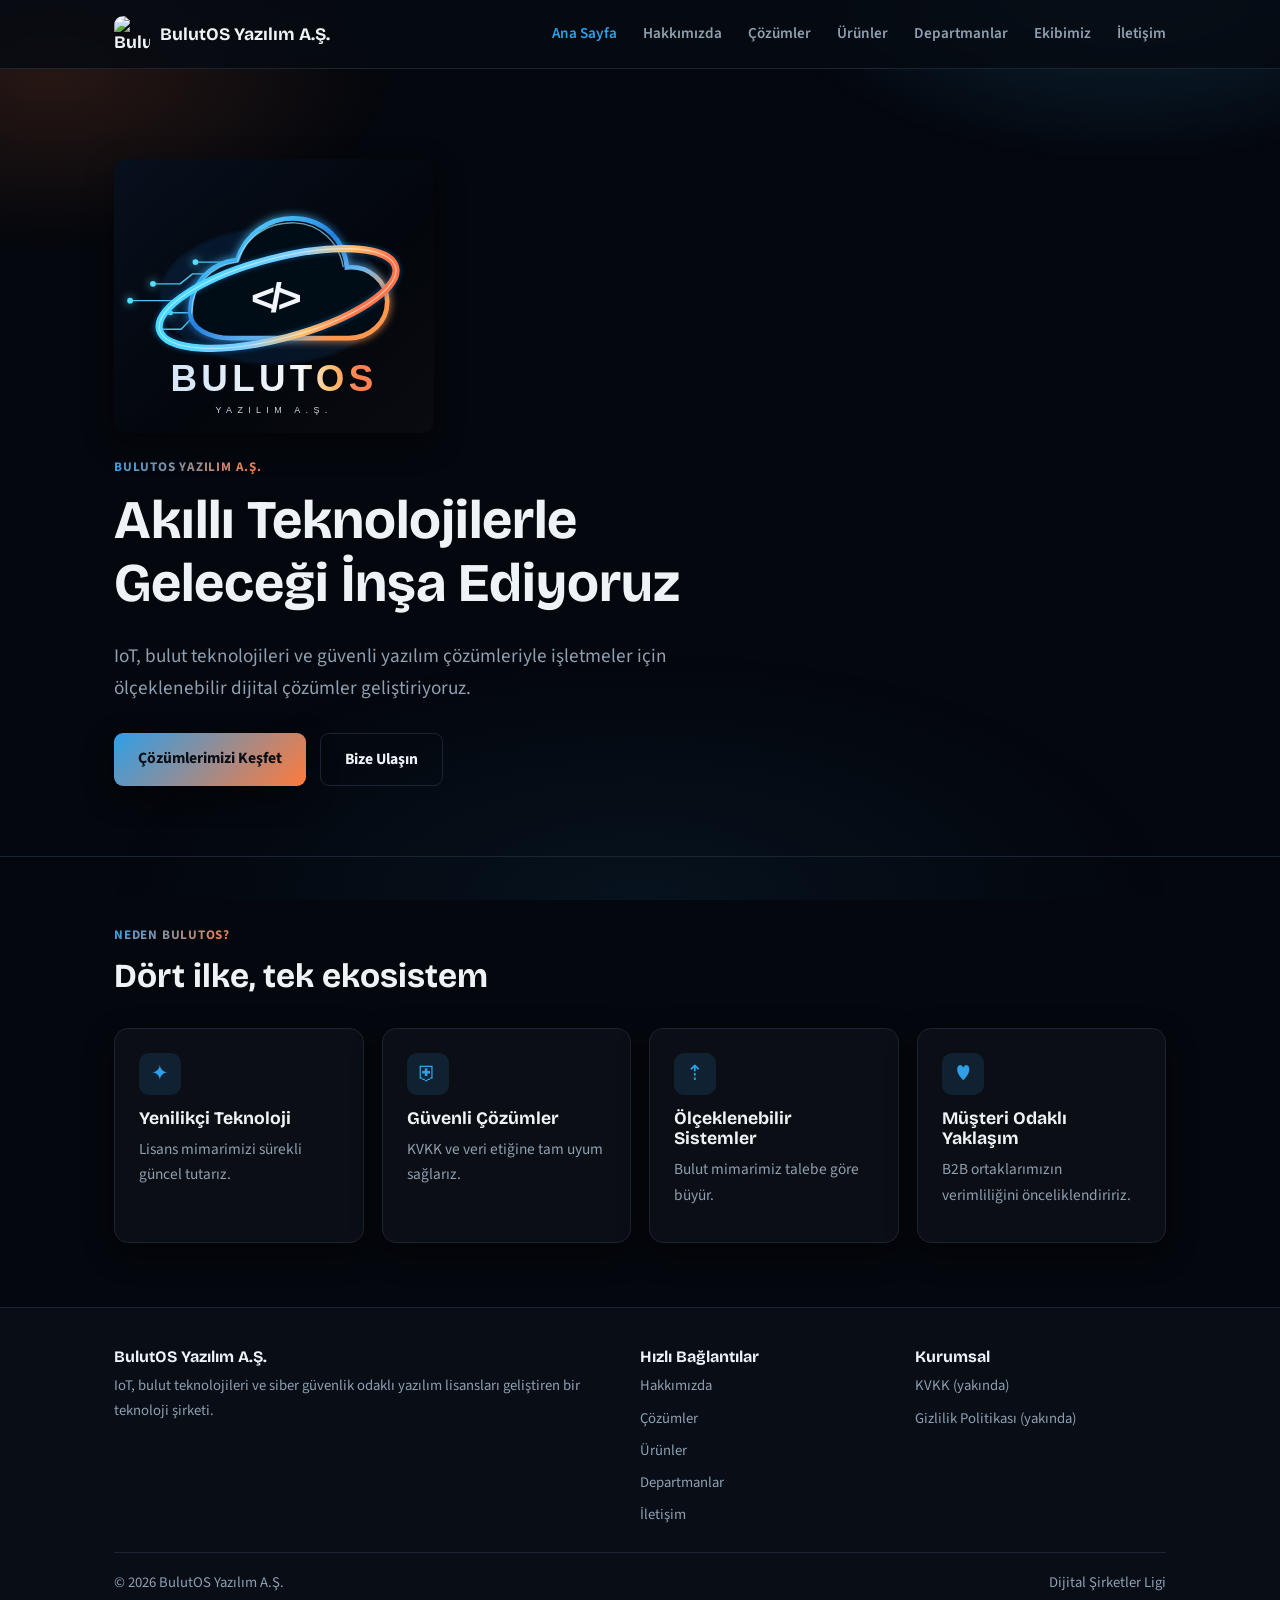
==== index.html @ 08f8e00c "Coklu sayfa dosyalari eklendi" ====
<!DOCTYPE html>
<html lang="tr">
<head>
<meta charset="UTF-8">
<meta name="viewport" content="width=device-width, initial-scale=1">
<title>BulutOS Yazılım A.Ş. — Ana Sayfa</title>
<meta name="description" content="BulutOS Yazılım A.Ş. — IoT, bulut teknolojileri ve siber güvenlik odaklı yazılım çözümleri.">
<link rel="icon" href="logo.png">
<link rel="preconnect" href="https://fonts.googleapis.com">
<link rel="preconnect" href="https://fonts.gstatic.com" crossorigin>
<link href="https://fonts.googleapis.com/css2?family=Bricolage+Grotesque:wght@600;700&family=Source+Sans+3:wght@400;600&display=swap" rel="stylesheet">
<link rel="stylesheet" href="style.css">
</head>
<body>
<header>
  <div class="wrap">
    <a class="logo" href="index.html"><img src="logo.png" alt="BulutOS logosu">BulutOS Yazılım A.Ş.</a>
    <nav class="main" id="mainNav" aria-label="Ana menü">
      <a href="index.html" class="active">Ana Sayfa</a>
      <a href="hakkimizda.html">Hakkımızda</a>
      <a href="cozumler.html">Çözümler</a>
      <a href="urunler.html">Ürünler</a>
      <a href="departmanlar.html">Departmanlar</a>
      <a href="ekip.html">Ekibimiz</a>
      <a href="iletisim.html">İletişim</a>
    </nav>
    <button class="burger" id="burgerBtn" aria-label="Menüyü aç" aria-expanded="false" aria-controls="mainNav">
      <span></span><span></span><span></span>
    </button>
  </div>
</header>

<main>
  <section class="hero">
    <div class="wrap">
      <img class="hero-logo" src="brand-logo.svg" alt="BulutOS Yazılım A.Ş. logosu">
      <p class="eyebrow">BulutOS Yazılım A.Ş.</p>
      <h1>Akıllı Teknolojilerle Geleceği İnşa Ediyoruz</h1>
      <p class="lead">IoT, bulut teknolojileri ve güvenli yazılım çözümleriyle işletmeler için ölçeklenebilir dijital çözümler geliştiriyoruz.</p>
      <div class="btn-row">
        <a class="btn btn-primary" href="cozumler.html">Çözümlerimizi Keşfet</a>
        <a class="btn btn-ghost" href="iletisim.html">Bize Ulaşın</a>
      </div>
    </div>
  </section>

  <section class="why">
    <div class="wrap">
      <p class="eyebrow">Neden BulutOS?</p>
      <h2>Dört ilke, tek ekosistem</h2>
      <div class="grid grid-4">
        <div class="card">
          <div class="icon">✦</div>
          <h3>Yenilikçi Teknoloji</h3>
          <p>Lisans mimarimizi sürekli güncel tutarız.</p>
        </div>
        <div class="card">
          <div class="icon">⛨</div>
          <h3>Güvenli Çözümler</h3>
          <p>KVKK ve veri etiğine tam uyum sağlarız.</p>
        </div>
        <div class="card">
          <div class="icon">⇡</div>
          <h3>Ölçeklenebilir Sistemler</h3>
          <p>Bulut mimarimiz talebe göre büyür.</p>
        </div>
        <div class="card">
          <div class="icon">♥</div>
          <h3>Müşteri Odaklı Yaklaşım</h3>
          <p>B2B ortaklarımızın verimliliğini önceliklendiririz.</p>
        </div>
      </div>
    </div>
  </section>
</main>

<footer>
  <div class="wrap">
    <div class="foot-grid">
      <div>
        <h3>BulutOS Yazılım A.Ş.</h3>
        <p>IoT, bulut teknolojileri ve siber güvenlik odaklı yazılım lisansları geliştiren bir teknoloji şirketi.</p>
      </div>
      <div>
        <h3>Hızlı Bağlantılar</h3>
        <ul>
          <li><a href="hakkimizda.html">Hakkımızda</a></li>
          <li><a href="cozumler.html">Çözümler</a></li>
          <li><a href="urunler.html">Ürünler</a></li>
          <li><a href="departmanlar.html">Departmanlar</a></li>
          <li><a href="iletisim.html">İletişim</a></li>
        </ul>
      </div>
      <div>
        <h3>Kurumsal</h3>
        <ul>
          <li>KVKK (yakında)</li>
          <li>Gizlilik Politikası (yakında)</li>
        </ul>
      </div>
    </div>
    <div class="foot-bottom">
      <span>© 2026 BulutOS Yazılım A.Ş.</span>
      <span>Dijital Şirketler Ligi</span>
    </div>
  </div>
</footer>
<script src="script.js"></script>
</body>
</html>
---- style.css ----
:root{
  --bg:#04070d; --bg-soft:#080d16; --card:#0c121c; --line:#1b2432;
  --ink:#eef3f8; --muted:#8fa0b2;
  --blue:#2f9fe8; --orange:#ff7a3c;
  --grad:linear-gradient(135deg,var(--blue),var(--orange));
  --head:"Bricolage Grotesque","Trebuchet MS",sans-serif;
  --body:"Source Sans 3","Segoe UI",Arial,sans-serif;
  --shadow:0 10px 30px rgba(0,0,0,.45);
}

*{box-sizing:border-box}

html{scroll-behavior:smooth}

body{
  margin:0;
  background:var(--bg);
  color:var(--ink);
  font:1.05rem/1.65 var(--body)
}

a{color:var(--blue)}

:focus-visible{
  outline:3px solid var(--orange);
  outline-offset:2px
}

.wrap{
  max-width:1100px;
  margin:0 auto;
  padding:0 24px
}

img,svg{
  max-width:100%;
}

/* background glow */
body::before{
  content:"";
  position:fixed;
  inset:0;
  z-index:-1;
  background:
    radial-gradient(42% 32% at 88% -4%, rgba(47,159,232,.22), transparent 70%),
    radial-gradient(38% 28% at 4% 8%, rgba(255,122,60,.14), transparent 70%),
    radial-gradient(60% 40% at 50% 100%, rgba(47,159,232,.08), transparent 70%);
}

/* header */
header{
  position:sticky;
  top:0;
  background:rgba(7,11,18,.85);
  backdrop-filter:blur(8px);
  border-bottom:1px solid var(--line);
  z-index:20
}

header .wrap{
  display:flex;
  align-items:center;
  justify-content:space-between;
  min-height:68px
}

/* LOGO - ORAN KORUNUYOR */
.logo{
  display:flex;
  align-items:center;
  gap:10px;
  text-decoration:none;
  color:var(--ink);
  font:700 1.1rem var(--head)
}

.logo img{
  width:36px;
  height:auto;
  max-height:36px;
  object-fit:contain;
  border-radius:9px;
  display:block;
  flex-shrink:0;
}

nav.main{
  display:flex;
  gap:26px
}

nav.main a{
  text-decoration:none;
  color:var(--muted);
  font-weight:600;
  font-size:.95rem;
  transition:color .15s
}

nav.main a:hover,
nav.main a.active{
  color:var(--blue)
}

/* hamburger */
.burger{
  display:none;
  background:none;
  border:1px solid var(--line);
  border-radius:8px;
  width:42px;
  height:42px;
  cursor:pointer;
  flex-direction:column;
  align-items:center;
  justify-content:center;
  gap:4px
}

.burger span{
  display:block;
  width:20px;
  height:2px;
  background:var(--ink)
}

/* mobil menü */
@media(max-width:860px){

  nav.main{
    position:absolute;
    top:68px;
    left:0;
    right:0;
    background:var(--bg-soft);
    border-bottom:1px solid var(--line);
    flex-direction:column;
    padding:10px 24px 18px;
    gap:14px;

    display:none;

    box-shadow:var(--shadow);
  }

  nav.main.is-open{
    display:flex;
  }

  .burger{
    display:flex;
  }
}

/* type & layout */
h1,h2,h3{
  font-family:var(--head);
  line-height:1.15;
  margin:0 0 .5em
}

h1{
  font-size:clamp(2.1rem,5vw,3.4rem);
  max-width:19ch
}

h2{
  font-size:clamp(1.5rem,3vw,2.1rem)
}

h3{
  font-size:1.1rem
}

p{
  margin:0 0 1em;
  max-width:68ch
}

section{
  padding:64px 0;
  border-top:1px solid var(--line)
}

.page-hero{
  border-top:0;
  padding:58px 0 20px
}

.eyebrow{
  display:inline-block;
  background:var(--grad);
  -webkit-background-clip:text;
  background-clip:text;
  color:transparent;
  font-weight:700;
  font-size:.82rem;
  letter-spacing:.06em;
  text-transform:uppercase;
  margin-bottom:10px
}

.section-intro{
  max-width:62ch;
  color:var(--muted)
}

/* hero */
.hero{
  border-top:0;
  padding:90px 0 70px;
  text-align:left
}

/* BÜYÜK LOGO - ORAN KORUNUYOR */
.hero-logo{
  width:320px;
  height:auto;
  max-height:none;
  object-fit:contain;
  border-radius:12px;
  box-shadow:var(--shadow);
  margin-bottom:20px;
  display:block;
}

.hero .lead{
  font-size:1.2rem;
  color:var(--muted);
  max-width:60ch
}

.btn-row{
  display:flex;
  gap:14px;
  flex-wrap:wrap;
  margin-top:28px
}

.btn{
  display:inline-block;
  padding:13px 24px;
  border-radius:9px;
  font-weight:700;
  text-decoration:none;
  font-size:.98rem;
  transition:transform .15s,box-shadow .15s;
  border:0;
  cursor:pointer
}

.btn-primary{
  background:var(--grad);
  color:#0a0e15;
  box-shadow:var(--shadow)
}

.btn-primary:hover{
  transform:translateY(-1px);
  filter:brightness(1.08)
}

.btn-ghost{
  background:transparent;
  color:var(--ink);
  border:1px solid var(--line)
}

.btn-ghost:hover{
  border-color:var(--blue);
  color:var(--blue)
}

/* cards grid */
.grid{
  display:grid;
  gap:18px;
  margin-top:32px;
  align-items:stretch
}

.grid-2{
  grid-template-columns:repeat(2,1fr)
}

.grid-3{
  grid-template-columns:repeat(3,1fr)
}

.grid-4{
  grid-template-columns:repeat(4,1fr)
}

.card{
  background:var(--card);
  border:1px solid var(--line);
  border-radius:14px;
  padding:24px;
  box-shadow:var(--shadow);
  transition:transform .15s,border-color .15s;
  display:flex;
  flex-direction:column;
  height:100%
}

.card:hover{
  transform:translateY(-3px);
  border-color:var(--blue)
}

.icon{
  width:42px;
  height:42px;
  border-radius:10px;
  background:rgba(47,159,232,.14);
  color:var(--blue);
  display:flex;
  align-items:center;
  justify-content:center;
  font-size:1.3rem;
  margin-bottom:14px;
  flex:none
}

.card h3{
  margin-bottom:8px
}

.card p{
  font-size:.96rem;
  color:var(--muted);
  margin-bottom:10px;
  flex:1
}

.card .more,
.card .tag{
  margin-top:auto
}

.card .more{
  font-size:.9rem;
  font-weight:700;
  text-decoration:none;
  align-self:flex-start
}

.tag{
  display:inline-block;
  background:rgba(47,159,232,.14);
  color:var(--blue);
  font-weight:700;
  font-size:.78rem;
  letter-spacing:.03em;
  text-transform:uppercase;
  padding:4px 10px;
  border-radius:999px;
  margin-bottom:12px;
  align-self:flex-start
}

/* values */
.values{
  display:grid;
  grid-template-columns:repeat(4,1fr);
  gap:16px;
  margin-top:32px
}

.values div{
  border-left:3px solid var(--blue);
  padding-left:14px
}

.values h3{
  font-size:1rem;
  margin-bottom:4px
}

.values p{
  font-size:.93rem;
  color:var(--muted);
  margin:0
}

/* departments */
.count{
  align-self:flex-start;
  flex:none;
  background:rgba(255,122,60,.14);
  color:var(--orange);
  font-weight:700;
  font-size:.82rem;
  padding:5px 10px;
  border-radius:999px;
  white-space:nowrap;
  margin-top:auto
}

/* team */
.team-card{
  text-align:left
}

.avatar{
  width:52px;
  height:52px;
  border-radius:50%;
  background:var(--grad);
  color:#04070d;
  font-weight:700;
  font-size:1.1rem;
  display:flex;
  align-items:center;
  justify-content:center;
  margin-bottom:14px;
  flex:none
}

.team-card .roles{
  list-style:none;
  padding:0;
  margin:0;
  display:grid;
  gap:6px;
  font-size:.92rem;
  color:var(--muted)
}

.team-card .roles li::before{
  content:"— ";
  color:var(--blue)
}

.team-placeholder{
  background:var(--card);
  border:1px dashed var(--line);
  border-radius:14px;
  padding:34px;
  text-align:center;
  color:var(--muted);
  margin-top:28px
}

/* why us */
.why .grid-4 .card{
  background:rgba(255,255,255,.03)
}

/* contact */
.contact-wrap{
  display:grid;
  grid-template-columns:1fr 1.3fr;
  gap:36px;
  margin-top:28px
}

.contact-info strong{
  display:block;
  font-size:.82rem;
  text-transform:uppercase;
  letter-spacing:.04em;
  color:var(--muted);
  margin-bottom:2px
}

form.contact{
  background:var(--card);
  border:1px solid var(--line);
  border-radius:14px;
  padding:26px;
  box-shadow:var(--shadow)
}

form.contact label{
  display:block;
  font-weight:600;
  font-size:.9rem;
  margin:14px 0 6px
}

form.contact label:first-child{
  margin-top:0
}

form.contact input,
form.contact textarea{
  width:100%;
  padding:11px 12px;
  border:1px solid var(--line);
  border-radius:8px;
  font:inherit;
  background:var(--bg-soft);
  color:var(--ink)
}

form.contact textarea{
  min-height:110px;
  resize:vertical
}

form.contact .btn{
  margin-top:18px
}

.form-note{
  font-size:.82rem;
  color:var(--muted);
  margin-top:10px
}

/* footer */
footer{
  border-top:1px solid var(--line);
  padding:40px 0 26px;
  color:var(--muted);
  font-size:.92rem;
  background:var(--bg-soft)
}

.foot-grid{
  display:grid;
  grid-template-columns:2fr 1fr 1fr;
  gap:24px;
  margin-bottom:24px
}

.foot-grid h3{
  font-size:1rem;
  color:var(--ink)
}

.foot-grid ul{
  list-style:none;
  padding:0;
  margin:0;
  display:grid;
  gap:8px
}

.foot-grid a{
  color:var(--muted);
  text-decoration:none;
  font-size:.92rem
}

.foot-grid a:hover{
  color:var(--blue)
}

.foot-bottom{
  border-top:1px solid var(--line);
  padding-top:18px;
  display:flex;
  justify-content:space-between;
  flex-wrap:wrap;
  gap:10px
}

@media(max-width:900px){

  .grid-3,
  .grid-4{
    grid-template-columns:repeat(2,1fr)
  }

  .values{
    grid-template-columns:repeat(2,1fr)
  }

  .contact-wrap{
    grid-template-columns:1fr
  }

  .foot-grid{
    grid-template-columns:1fr 1fr
  }
}

@media(max-width:640px){

  .grid-2{
    grid-template-columns:1fr
  }
}

@media(max-width:560px){

  .grid-3,
  .grid-4,
  .values{
    grid-template-columns:1fr
  }

  .foot-grid{
    grid-template-columns:1fr
  }
}

@media(prefers-reduced-motion:reduce){

  html{
    scroll-behavior:auto
  }

  .card{
    transition:none
  }
}git status
git add style.css
git commit -m "Mobil hamburger menü düzeltildi"
git push
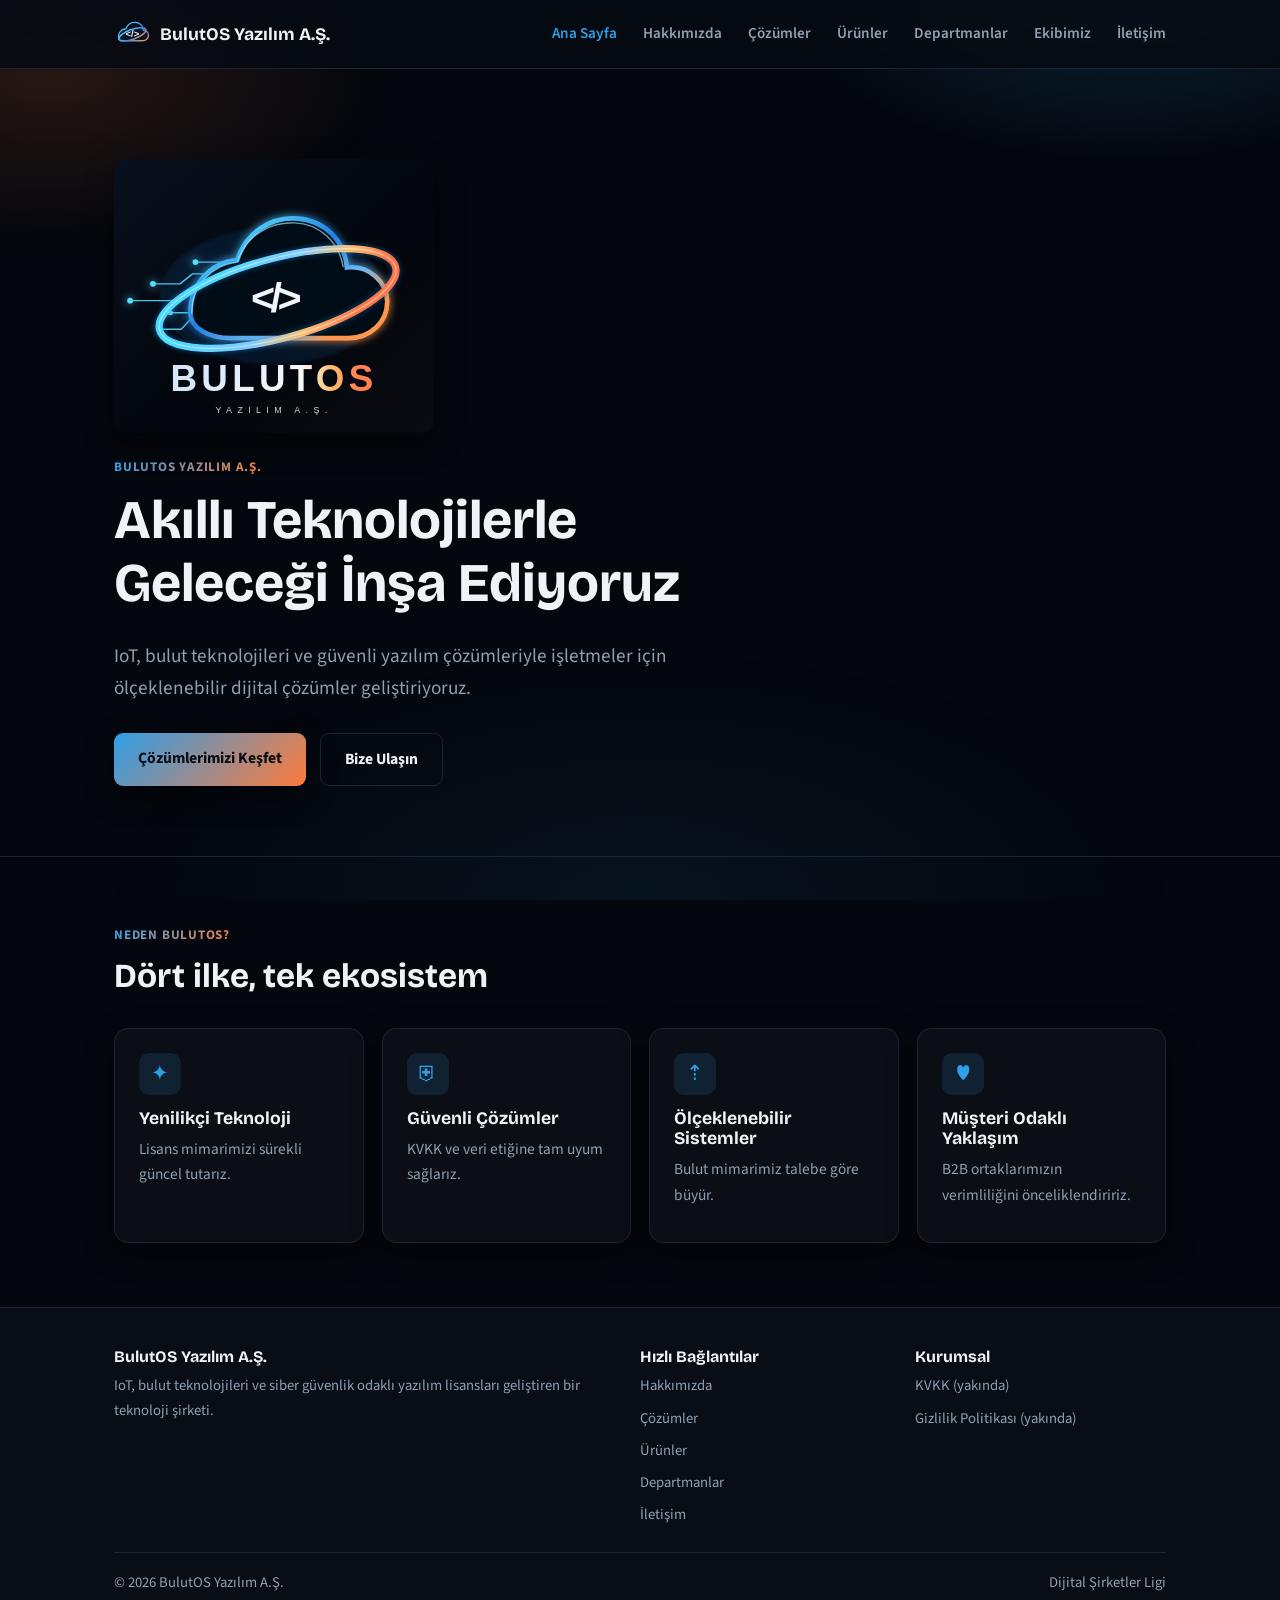
==== commit cf3bea15: "Logo görsellerini güncelle" ====
--- a/index.html
+++ b/index.html
@@ -5,7 +5,7 @@
 <meta name="viewport" content="width=device-width, initial-scale=1">
 <title>BulutOS Yazılım A.Ş. — Ana Sayfa</title>
 <meta name="description" content="BulutOS Yazılım A.Ş. — IoT, bulut teknolojileri ve siber güvenlik odaklı yazılım çözümleri.">
-<link rel="icon" href="logo.png">
+<link rel="icon" href="brand-mark.svg" type="image/svg+xml">
 <link rel="preconnect" href="https://fonts.googleapis.com">
 <link rel="preconnect" href="https://fonts.gstatic.com" crossorigin>
 <link href="https://fonts.googleapis.com/css2?family=Bricolage+Grotesque:wght@600;700&family=Source+Sans+3:wght@400;600&display=swap" rel="stylesheet">
@@ -14,7 +14,7 @@
 <body>
 <header>
   <div class="wrap">
-    <a class="logo" href="index.html"><img src="logo.png" alt="BulutOS logosu">BulutOS Yazılım A.Ş.</a>
+    <a class="logo" href="index.html"><img src="brand-mark.svg" alt="BulutOS logosu">BulutOS Yazılım A.Ş.</a>
     <nav class="main" id="mainNav" aria-label="Ana menü">
       <a href="index.html" class="active">Ana Sayfa</a>
       <a href="hakkimizda.html">Hakkımızda</a>
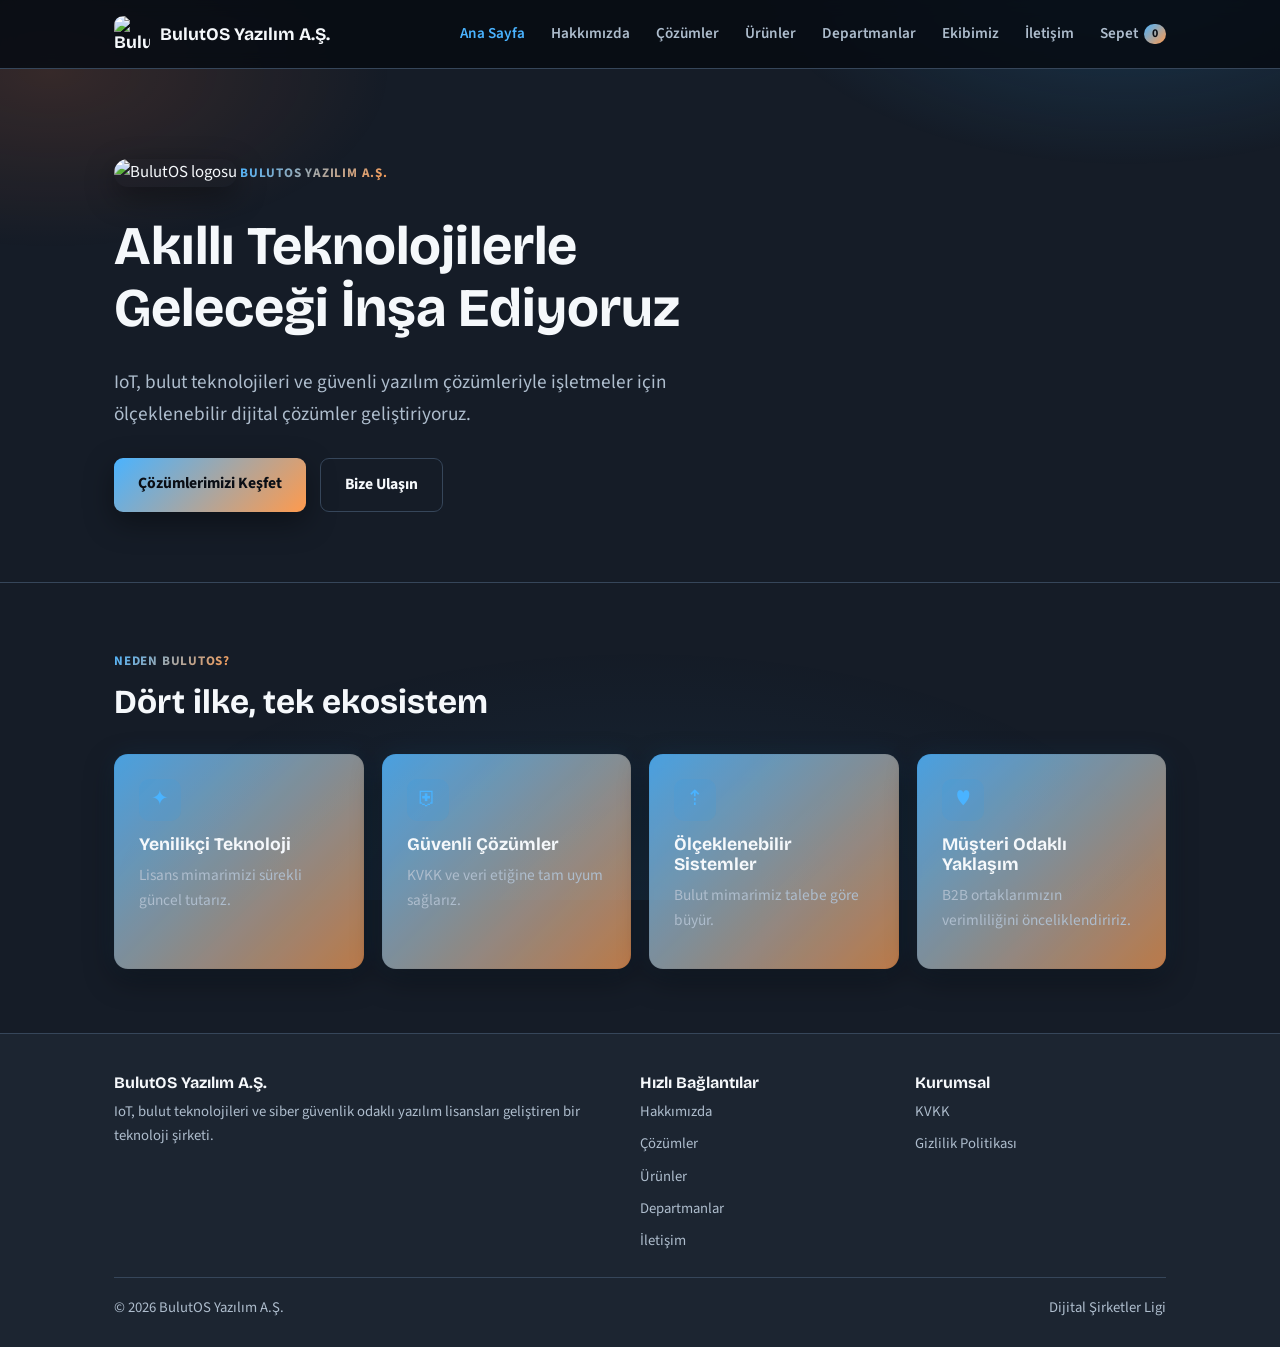
==== commit 45a5ee79: "Update index.html" ====
--- a/index.html
+++ b/index.html
@@ -5,7 +5,7 @@
 <meta name="viewport" content="width=device-width, initial-scale=1">
 <title>BulutOS Yazılım A.Ş. — Ana Sayfa</title>
 <meta name="description" content="BulutOS Yazılım A.Ş. — IoT, bulut teknolojileri ve siber güvenlik odaklı yazılım çözümleri.">
-<link rel="icon" href="brand-mark.svg" type="image/svg+xml">
+<link rel="icon" href="logo.png">
 <link rel="preconnect" href="https://fonts.googleapis.com">
 <link rel="preconnect" href="https://fonts.gstatic.com" crossorigin>
 <link href="https://fonts.googleapis.com/css2?family=Bricolage+Grotesque:wght@600;700&family=Source+Sans+3:wght@400;600&display=swap" rel="stylesheet">
@@ -14,7 +14,7 @@
 <body>
 <header>
   <div class="wrap">
-    <a class="logo" href="index.html"><img src="brand-mark.svg" alt="BulutOS logosu">BulutOS Yazılım A.Ş.</a>
+    <a class="logo" href="index.html"><img src="logo.png" alt="BulutOS logosu">BulutOS Yazılım A.Ş.</a>
     <nav class="main" id="mainNav" aria-label="Ana menü">
       <a href="index.html" class="active">Ana Sayfa</a>
       <a href="hakkimizda.html">Hakkımızda</a>
@@ -23,6 +23,7 @@
       <a href="departmanlar.html">Departmanlar</a>
       <a href="ekip.html">Ekibimiz</a>
       <a href="iletisim.html">İletişim</a>
+      <a href="sepet.html" class="cart-link">Sepet <span class="cart-count" data-cart-count>0</span></a>
     </nav>
     <button class="burger" id="burgerBtn" aria-label="Menüyü aç" aria-expanded="false" aria-controls="mainNav">
       <span></span><span></span><span></span>
@@ -33,7 +34,7 @@
 <main>
   <section class="hero">
     <div class="wrap">
-      <img class="hero-logo" src="brand-logo.svg" alt="BulutOS Yazılım A.Ş. logosu">
+      <img class="hero-logo" src="logo.png" alt="BulutOS logosu">
       <p class="eyebrow">BulutOS Yazılım A.Ş.</p>
       <h1>Akıllı Teknolojilerle Geleceği İnşa Ediyoruz</h1>
       <p class="lead">IoT, bulut teknolojileri ve güvenli yazılım çözümleriyle işletmeler için ölçeklenebilir dijital çözümler geliştiriyoruz.</p>
@@ -94,8 +95,8 @@
       <div>
         <h3>Kurumsal</h3>
         <ul>
-          <li>KVKK (yakında)</li>
-          <li>Gizlilik Politikası (yakında)</li>
+          <li><a href="kvkk.html">KVKK</a></li>
+          <li><a href="gizlilik.html">Gizlilik Politikası</a></li>
         </ul>
       </div>
     </div>
--- a/style.css
+++ b/style.css
@@ -1,47 +1,23 @@
 :root{
-  --bg:#04070d; --bg-soft:#080d16; --card:#0c121c; --line:#1b2432;
-  --ink:#eef3f8; --muted:#8fa0b2;
-  --blue:#2f9fe8; --orange:#ff7a3c;
+  --bg:#151c27; --bg-soft:#1c2531; --card:#212b39; --line:#36465a;
+  --ink:#f5f8fb; --muted:#aebdcd;
+  --blue:#4ab3ff; --orange:#ff9a4d;
   --grad:linear-gradient(135deg,var(--blue),var(--orange));
   --head:"Bricolage Grotesque","Trebuchet MS",sans-serif;
   --body:"Source Sans 3","Segoe UI",Arial,sans-serif;
-  --shadow:0 10px 30px rgba(0,0,0,.45);
+  --shadow:0 10px 30px rgba(0,0,0,.4);
 }
-
 *{box-sizing:border-box}
-
 html{scroll-behavior:smooth}
-
-body{
-  margin:0;
-  background:var(--bg);
-  color:var(--ink);
-  font:1.05rem/1.65 var(--body)
-}
-
+body{margin:0;background:var(--bg);color:var(--ink);font:1.05rem/1.65 var(--body)}
 a{color:var(--blue)}
-
-:focus-visible{
-  outline:3px solid var(--orange);
-  outline-offset:2px
-}
-
-.wrap{
-  max-width:1100px;
-  margin:0 auto;
-  padding:0 24px
-}
-
-img,svg{
-  max-width:100%;
-}
+:focus-visible{outline:3px solid var(--orange);outline-offset:2px}
+.wrap{max-width:1100px;margin:0 auto;padding:0 24px}
+img,svg{max-width:100%}
 
 /* background glow */
 body::before{
-  content:"";
-  position:fixed;
-  inset:0;
-  z-index:-1;
+  content:"";position:fixed;inset:0;z-index:-1;
   background:
     radial-gradient(42% 32% at 88% -4%, rgba(47,159,232,.22), transparent 70%),
     radial-gradient(38% 28% at 4% 8%, rgba(255,122,60,.14), transparent 70%),
@@ -49,565 +25,171 @@
 }
 
 /* header */
-header{
-  position:sticky;
-  top:0;
-  background:rgba(7,11,18,.85);
-  backdrop-filter:blur(8px);
-  border-bottom:1px solid var(--line);
-  z-index:20
-}
-
-header .wrap{
-  display:flex;
-  align-items:center;
-  justify-content:space-between;
-  min-height:68px
-}
-
-/* LOGO - ORAN KORUNUYOR */
-.logo{
-  display:flex;
-  align-items:center;
-  gap:10px;
-  text-decoration:none;
-  color:var(--ink);
-  font:700 1.1rem var(--head)
-}
-
-.logo img{
-  width:36px;
-  height:auto;
-  max-height:36px;
-  object-fit:contain;
-  border-radius:9px;
-  display:block;
-  flex-shrink:0;
-}
-
-nav.main{
-  display:flex;
-  gap:26px
-}
-
-nav.main a{
-  text-decoration:none;
-  color:var(--muted);
-  font-weight:600;
-  font-size:.95rem;
-  transition:color .15s
-}
-
-nav.main a:hover,
-nav.main a.active{
-  color:var(--blue)
-}
-
-/* hamburger */
-.burger{
-  display:none;
-  background:none;
-  border:1px solid var(--line);
-  border-radius:8px;
-  width:42px;
-  height:42px;
-  cursor:pointer;
-  flex-direction:column;
-  align-items:center;
-  justify-content:center;
-  gap:4px
-}
-
-.burger span{
-  display:block;
-  width:20px;
-  height:2px;
-  background:var(--ink)
-}
-
-/* mobil menü */
+header{position:sticky;top:0;background:rgba(7,11,18,.85);backdrop-filter:blur(8px);border-bottom:1px solid var(--line);z-index:20}
+header .wrap{display:flex;align-items:center;justify-content:space-between;min-height:68px}
+.logo{display:flex;align-items:center;gap:10px;text-decoration:none;color:var(--ink);font:700 1.1rem var(--head)}
+.logo img{width:36px;height:36px;border-radius:9px;display:block}
+nav.main{display:flex;gap:26px}
+nav.main a{text-decoration:none;color:var(--muted);font-weight:600;font-size:.95rem;transition:color .15s}
+nav.main a:hover,nav.main a.active{color:var(--blue)}
+.burger{display:none;background:none;border:1px solid var(--line);border-radius:8px;width:42px;height:42px;cursor:pointer;flex-direction:column;align-items:center;justify-content:center;gap:4px}
+.burger span{display:block;width:20px;height:2px;background:var(--ink)}
 @media(max-width:860px){
-
-  nav.main{
-    position:absolute;
-    top:68px;
-    left:0;
-    right:0;
-    background:var(--bg-soft);
-    border-bottom:1px solid var(--line);
-    flex-direction:column;
-    padding:10px 24px 18px;
-    gap:14px;
-
-    display:none;
-
-    box-shadow:var(--shadow);
-  }
-
-  nav.main.is-open{
-    display:flex;
-  }
-
-  .burger{
-    display:flex;
-  }
+  nav.main{position:absolute;top:68px;left:0;right:0;background:var(--bg-soft);border-bottom:1px solid var(--line);flex-direction:column;padding:10px 24px 18px;gap:14px;display:none;box-shadow:var(--shadow)}
+  nav.main.open{display:flex}
+  .burger{display:flex}
 }
 
 /* type & layout */
-h1,h2,h3{
-  font-family:var(--head);
-  line-height:1.15;
-  margin:0 0 .5em
-}
+h1,h2,h3{font-family:var(--head);line-height:1.15;margin:0 0 .5em}
+h1{font-size:clamp(2.1rem,5vw,3.4rem);max-width:19ch}
+h2{font-size:clamp(1.5rem,3vw,2.1rem)}
+h3{font-size:1.1rem}
+p{margin:0 0 1em;max-width:68ch}
+section{padding:64px 0;border-top:1px solid var(--line)}
+.page-hero{border-top:0;padding:58px 0 20px}
+.eyebrow{display:inline-block;background:var(--grad);-webkit-background-clip:text;background-clip:text;color:transparent;font-weight:700;font-size:.82rem;letter-spacing:.06em;text-transform:uppercase;margin-bottom:10px}
+.section-intro{max-width:62ch;color:var(--muted)}
 
-h1{
-  font-size:clamp(2.1rem,5vw,3.4rem);
-  max-width:19ch
-}
-
-h2{
-  font-size:clamp(1.5rem,3vw,2.1rem)
-}
-
-h3{
-  font-size:1.1rem
-}
-
-p{
-  margin:0 0 1em;
-  max-width:68ch
-}
-
-section{
-  padding:64px 0;
-  border-top:1px solid var(--line)
-}
-
-.page-hero{
-  border-top:0;
-  padding:58px 0 20px
-}
-
-.eyebrow{
-  display:inline-block;
-  background:var(--grad);
-  -webkit-background-clip:text;
-  background-clip:text;
-  color:transparent;
-  font-weight:700;
-  font-size:.82rem;
-  letter-spacing:.06em;
-  text-transform:uppercase;
-  margin-bottom:10px
-}
-
-.section-intro{
-  max-width:62ch;
-  color:var(--muted)
-}
-
-/* hero */
-.hero{
-  border-top:0;
-  padding:90px 0 70px;
-  text-align:left
-}
-
-/* BÜYÜK LOGO - ORAN KORUNUYOR */
-.hero-logo{
-  width:320px;
-  height:auto;
-  max-height:none;
-  object-fit:contain;
-  border-radius:12px;
-  box-shadow:var(--shadow);
-  margin-bottom:20px;
-  display:block;
-}
-
-.hero .lead{
-  font-size:1.2rem;
-  color:var(--muted);
-  max-width:60ch
-}
-
-.btn-row{
-  display:flex;
-  gap:14px;
-  flex-wrap:wrap;
-  margin-top:28px
-}
-
-.btn{
-  display:inline-block;
-  padding:13px 24px;
-  border-radius:9px;
-  font-weight:700;
-  text-decoration:none;
-  font-size:.98rem;
-  transition:transform .15s,box-shadow .15s;
-  border:0;
-  cursor:pointer
-}
-
-.btn-primary{
-  background:var(--grad);
-  color:#0a0e15;
-  box-shadow:var(--shadow)
-}
-
-.btn-primary:hover{
-  transform:translateY(-1px);
-  filter:brightness(1.08)
-}
-
-.btn-ghost{
-  background:transparent;
-  color:var(--ink);
-  border:1px solid var(--line)
-}
-
-.btn-ghost:hover{
-  border-color:var(--blue);
-  color:var(--blue)
-}
+/* hero (home) */
+.hero{border-top:0;padding:90px 0 70px;text-align:left}
+.hero-logo{width:120px;height:120px;border-radius:26px;box-shadow:var(--shadow);margin-bottom:28px}
+.hero .lead{font-size:1.2rem;color:var(--muted);max-width:60ch}
+.btn-row{display:flex;gap:14px;flex-wrap:wrap;margin-top:28px}
+.btn{display:inline-block;padding:13px 24px;border-radius:9px;font-weight:700;text-decoration:none;font-size:.98rem;transition:transform .15s,box-shadow .15s;border:0;cursor:pointer}
+.btn-primary{background:var(--grad);color:#0a0e15;box-shadow:var(--shadow)}
+.btn-primary:hover{transform:translateY(-1px);filter:brightness(1.08)}
+.btn-ghost{background:transparent;color:var(--ink);border:1px solid var(--line)}
+.btn-ghost:hover{border-color:var(--blue);color:var(--blue)}
 
 /* cards grid */
-.grid{
-  display:grid;
-  gap:18px;
-  margin-top:32px;
-  align-items:stretch
+.grid{display:grid;gap:18px;margin-top:32px;align-items:stretch}
+.grid-2{grid-template-columns:repeat(2,1fr)}
+.grid-3{grid-template-columns:repeat(3,1fr)}
+.grid-4{grid-template-columns:repeat(4,1fr)}
+.card{
+  position:relative;background:linear-gradient(var(--card),var(--card)) padding-box,
+    linear-gradient(135deg, rgba(74,179,255,.85), rgba(255,154,77,.7)) border-box;
+  border:1.5px solid transparent;border-radius:14px;padding:24px;
+  box-shadow:var(--shadow), 0 0 26px rgba(74,179,255,.1);
+  transition:transform .15s,box-shadow .15s;display:flex;flex-direction:column;height:100%
 }
-
-.grid-2{
-  grid-template-columns:repeat(2,1fr)
-}
-
-.grid-3{
-  grid-template-columns:repeat(3,1fr)
-}
-
-.grid-4{
-  grid-template-columns:repeat(4,1fr)
-}
-
-.card{
-  background:var(--card);
-  border:1px solid var(--line);
-  border-radius:14px;
-  padding:24px;
-  box-shadow:var(--shadow);
-  transition:transform .15s,border-color .15s;
-  display:flex;
-  flex-direction:column;
-  height:100%
-}
-
-.card:hover{
-  transform:translateY(-3px);
-  border-color:var(--blue)
-}
-
-.icon{
-  width:42px;
-  height:42px;
-  border-radius:10px;
-  background:rgba(47,159,232,.14);
-  color:var(--blue);
-  display:flex;
-  align-items:center;
-  justify-content:center;
-  font-size:1.3rem;
-  margin-bottom:14px;
-  flex:none
-}
-
-.card h3{
-  margin-bottom:8px
-}
-
-.card p{
-  font-size:.96rem;
-  color:var(--muted);
-  margin-bottom:10px;
-  flex:1
-}
-
-.card .more,
-.card .tag{
-  margin-top:auto
-}
-
-.card .more{
-  font-size:.9rem;
-  font-weight:700;
-  text-decoration:none;
-  align-self:flex-start
-}
-
-.tag{
-  display:inline-block;
-  background:rgba(47,159,232,.14);
-  color:var(--blue);
-  font-weight:700;
-  font-size:.78rem;
-  letter-spacing:.03em;
-  text-transform:uppercase;
-  padding:4px 10px;
-  border-radius:999px;
-  margin-bottom:12px;
-  align-self:flex-start
-}
+.card:hover{transform:translateY(-3px);box-shadow:var(--shadow), 0 0 32px rgba(74,179,255,.3)}
+.icon{width:42px;height:42px;border-radius:10px;background:rgba(47,159,232,.14);color:var(--blue);display:flex;align-items:center;justify-content:center;font-size:1.3rem;margin-bottom:14px;flex:none}
+.card h3{margin-bottom:8px}
+.card p{font-size:.96rem;color:var(--muted);margin-bottom:10px;flex:1}
+.card .more,.card .tag{margin-top:auto}
+.card .more{font-size:.9rem;font-weight:700;text-decoration:none;align-self:flex-start}
+.tag{display:inline-block;background:rgba(47,159,232,.14);color:var(--blue);font-weight:700;font-size:.78rem;letter-spacing:.03em;text-transform:uppercase;padding:4px 10px;border-radius:999px;margin-bottom:12px;align-self:flex-start}
+.price{margin:auto 0 0;padding-top:12px;border-top:1px solid var(--line);font-family:var(--head);font-size:1.4rem;font-weight:700;color:var(--ink)}
+.price span{font-family:var(--body);font-size:.85rem;font-weight:400;color:var(--muted)}
 
 /* values */
-.values{
-  display:grid;
-  grid-template-columns:repeat(4,1fr);
-  gap:16px;
-  margin-top:32px
-}
-
-.values div{
-  border-left:3px solid var(--blue);
-  padding-left:14px
-}
-
-.values h3{
-  font-size:1rem;
-  margin-bottom:4px
-}
-
-.values p{
-  font-size:.93rem;
-  color:var(--muted);
-  margin:0
-}
+.values{display:grid;grid-template-columns:repeat(4,1fr);gap:16px;margin-top:32px}
+.values div{border-left:3px solid var(--blue);padding-left:14px}
+.values h3{font-size:1rem;margin-bottom:4px}
+.values p{font-size:.93rem;color:var(--muted);margin:0}
 
 /* departments */
-.count{
-  align-self:flex-start;
-  flex:none;
-  background:rgba(255,122,60,.14);
-  color:var(--orange);
-  font-weight:700;
-  font-size:.82rem;
-  padding:5px 10px;
-  border-radius:999px;
-  white-space:nowrap;
-  margin-top:auto
-}
+.count{align-self:flex-start;flex:none;background:rgba(255,122,60,.14);color:var(--orange);font-weight:700;font-size:.82rem;padding:5px 10px;border-radius:999px;white-space:nowrap;margin-top:auto}
 
 /* team */
-.team-card{
-  text-align:left
-}
+.team-card{text-align:left}
+.avatar{width:52px;height:52px;border-radius:50%;background:var(--grad);color:#04070d;font-weight:700;font-size:1.1rem;display:flex;align-items:center;justify-content:center;margin-bottom:14px;flex:none}
+.team-card .roles{list-style:none;padding:0;margin:0;display:grid;gap:6px;font-size:.92rem;color:var(--muted)}
+.team-card .roles li::before{content:"— ";color:var(--blue)}
+.team-placeholder{background:var(--card);border:1px dashed var(--line);border-radius:14px;padding:34px;text-align:center;color:var(--muted);margin-top:28px}
 
-.avatar{
-  width:52px;
-  height:52px;
-  border-radius:50%;
-  background:var(--grad);
-  color:#04070d;
-  font-weight:700;
-  font-size:1.1rem;
-  display:flex;
-  align-items:center;
-  justify-content:center;
-  margin-bottom:14px;
-  flex:none
-}
+/* why us (home) */
+.why .grid-4 .card{background:linear-gradient(rgba(255,255,255,.04),rgba(255,255,255,.04)) padding-box,
+  linear-gradient(135deg, rgba(74,179,255,.85), rgba(255,154,77,.7)) border-box}
 
-.team-card .roles{
-  list-style:none;
-  padding:0;
-  margin:0;
-  display:grid;
-  gap:6px;
-  font-size:.92rem;
-  color:var(--muted)
-}
-
-.team-card .roles li::before{
-  content:"— ";
-  color:var(--blue)
-}
-
-.team-placeholder{
-  background:var(--card);
-  border:1px dashed var(--line);
-  border-radius:14px;
-  padding:34px;
-  text-align:center;
-  color:var(--muted);
-  margin-top:28px
-}
-
-/* why us */
-.why .grid-4 .card{
-  background:rgba(255,255,255,.03)
+/* contact boxes get the same glowing frame as cards */
+.contact-info,form.contact,.panel{
+  background:linear-gradient(var(--card),var(--card)) padding-box,
+    linear-gradient(135deg, rgba(74,179,255,.85), rgba(255,154,77,.7)) border-box;
+  border:1.5px solid transparent;border-radius:14px;padding:26px;box-shadow:var(--shadow)
 }
 
 /* contact */
-.contact-wrap{
-  display:grid;
-  grid-template-columns:1fr 1.3fr;
-  gap:36px;
-  margin-top:28px
-}
-
-.contact-info strong{
-  display:block;
-  font-size:.82rem;
-  text-transform:uppercase;
-  letter-spacing:.04em;
-  color:var(--muted);
-  margin-bottom:2px
-}
-
-form.contact{
-  background:var(--card);
-  border:1px solid var(--line);
-  border-radius:14px;
-  padding:26px;
-  box-shadow:var(--shadow)
-}
-
-form.contact label{
-  display:block;
-  font-weight:600;
-  font-size:.9rem;
-  margin:14px 0 6px
-}
-
-form.contact label:first-child{
-  margin-top:0
-}
-
-form.contact input,
-form.contact textarea{
-  width:100%;
-  padding:11px 12px;
-  border:1px solid var(--line);
-  border-radius:8px;
-  font:inherit;
-  background:var(--bg-soft);
-  color:var(--ink)
-}
-
-form.contact textarea{
-  min-height:110px;
-  resize:vertical
-}
-
-form.contact .btn{
-  margin-top:18px
-}
-
-.form-note{
-  font-size:.82rem;
-  color:var(--muted);
-  margin-top:10px
-}
+.contact-wrap{display:grid;grid-template-columns:1fr 1.3fr;gap:36px;margin-top:28px}
+.contact-info strong{display:block;font-size:.82rem;text-transform:uppercase;letter-spacing:.04em;color:var(--muted);margin-bottom:2px}
+form.contact label{display:block;font-weight:600;font-size:.9rem;margin:14px 0 6px}
+form.contact label:first-child{margin-top:0}
+form.contact input,form.contact textarea{width:100%;padding:11px 12px;border:1px solid var(--line);border-radius:8px;font:inherit;background:var(--bg-soft);color:var(--ink)}
+form.contact textarea{min-height:110px;resize:vertical}
+form.contact .btn{margin-top:18px}
+.form-note{font-size:.82rem;color:var(--muted);margin-top:10px}
 
 /* footer */
-footer{
-  border-top:1px solid var(--line);
-  padding:40px 0 26px;
-  color:var(--muted);
-  font-size:.92rem;
-  background:var(--bg-soft)
-}
-
-.foot-grid{
-  display:grid;
-  grid-template-columns:2fr 1fr 1fr;
-  gap:24px;
-  margin-bottom:24px
-}
-
-.foot-grid h3{
-  font-size:1rem;
-  color:var(--ink)
-}
-
-.foot-grid ul{
-  list-style:none;
-  padding:0;
-  margin:0;
-  display:grid;
-  gap:8px
-}
-
-.foot-grid a{
-  color:var(--muted);
-  text-decoration:none;
-  font-size:.92rem
-}
-
-.foot-grid a:hover{
-  color:var(--blue)
-}
-
-.foot-bottom{
-  border-top:1px solid var(--line);
-  padding-top:18px;
-  display:flex;
-  justify-content:space-between;
-  flex-wrap:wrap;
-  gap:10px
-}
+footer{border-top:1px solid var(--line);padding:40px 0 26px;color:var(--muted);font-size:.92rem;background:var(--bg-soft)}
+.foot-grid{display:grid;grid-template-columns:2fr 1fr 1fr;gap:24px;margin-bottom:24px}
+.foot-grid h3{font-size:1rem;color:var(--ink)}
+.foot-grid ul{list-style:none;padding:0;margin:0;display:grid;gap:8px}
+.foot-grid a{color:var(--muted);text-decoration:none;font-size:.92rem}
+.foot-grid a:hover{color:var(--blue)}
+.foot-bottom{border-top:1px solid var(--line);padding-top:18px;display:flex;justify-content:space-between;flex-wrap:wrap;gap:10px}
 
 @media(max-width:900px){
+  .grid-3,.grid-4{grid-template-columns:repeat(2,1fr)}
+  .values{grid-template-columns:repeat(2,1fr)}
+  .contact-wrap{grid-template-columns:1fr}
+  .foot-grid{grid-template-columns:1fr 1fr}
+}
+@media(max-width:640px){
+  .grid-2{grid-template-columns:1fr}
+}
+@media(max-width:560px){
+  .grid-3,.grid-4,.values{grid-template-columns:1fr}
+  .foot-grid{grid-template-columns:1fr}
+}
+@media(prefers-reduced-motion:reduce){html{scroll-behavior:auto}.card{transition:none}}
 
-  .grid-3,
-  .grid-4{
-    grid-template-columns:repeat(2,1fr)
-  }
+/* ---------- Alışveriş akışı ---------- */
+[hidden]{display:none !important}
+.cart-link{display:inline-flex;align-items:center}
+.cart-count{display:inline-block;min-width:22px;padding:0 7px;margin-left:6px;border-radius:999px;background:var(--grad);color:#0a0e15;font-size:.75rem;font-weight:700;text-align:center;line-height:20px}
+.card .btn{margin-top:14px;text-align:center}
 
-  .values{
-    grid-template-columns:repeat(2,1fr)
-  }
+.steps{list-style:none;display:flex;gap:10px;flex-wrap:wrap;padding:0;margin:22px 0 0;counter-reset:step}
+.steps li{counter-increment:step;display:flex;align-items:center;gap:8px;color:var(--muted);font-weight:600;font-size:.92rem}
+.steps li::before{content:counter(step);display:inline-flex;align-items:center;justify-content:center;width:26px;height:26px;border-radius:50%;border:1.5px solid var(--line);font-size:.8rem}
+.steps li:not(:last-child)::after{content:"→";margin-left:6px;color:var(--line)}
+.steps li.done::before{background:rgba(74,179,255,.18);border-color:var(--blue);color:var(--blue)}
+.steps li.active{color:var(--ink)}
+.steps li.active::before{background:var(--grad);border-color:transparent;color:#0a0e15}
+.steps a{color:inherit;text-decoration:none}
 
-  .contact-wrap{
-    grid-template-columns:1fr
-  }
+.panel{margin-top:8px}
+.empty p{margin-bottom:16px;color:var(--muted)}
+.cart-row{display:grid;grid-template-columns:1fr auto auto auto;gap:18px;align-items:center;padding:16px 0;border-bottom:1px solid var(--line)}
+.cart-name strong{display:block}
+.cart-name span{font-size:.88rem;color:var(--muted)}
+.qty{display:flex;align-items:center;gap:10px}
+.qty button{width:32px;height:32px;border-radius:50%;border:1px solid var(--line);background:var(--bg-soft);color:var(--ink);font-size:1.1rem;cursor:pointer}
+.qty button:hover{border-color:var(--blue);color:var(--blue)}
+.qty span{min-width:22px;text-align:center;font-weight:700}
+.line-total{font-weight:700;min-width:90px;text-align:right}
+.remove{background:none;border:0;color:var(--orange);cursor:pointer;font:inherit;font-size:.88rem;text-decoration:underline}
 
-  .foot-grid{
-    grid-template-columns:1fr 1fr
-  }
+.sum-row{display:flex;justify-content:space-between;gap:12px;padding:10px 0;border-bottom:1px solid var(--line)}
+.sum-total{font-family:var(--head);font-size:1.3rem;border-bottom:0;padding-top:16px}
+.panel .btn-row{margin-top:18px}
+
+.checkout-grid{display:grid;grid-template-columns:1.3fr 1fr;gap:28px;align-items:start;margin-top:8px}
+.pay-title{font-weight:600;font-size:.9rem;margin:18px 0 6px}
+form.contact label.pay-opt{display:flex;align-items:center;gap:10px;font-weight:400;margin:8px 0;padding:10px 12px;border:1px solid var(--line);border-radius:10px;cursor:pointer}
+form.contact label.pay-opt:hover{border-color:var(--blue)}
+form.contact input[type=radio]{width:auto;margin:0;accent-color:var(--blue)}
+.sim-note{border-left:3px solid var(--orange);padding:10px 14px;background:rgba(255,154,77,.08);border-radius:8px;font-size:.9rem;color:var(--muted);margin:16px 0}
+.order-ok{display:flex;align-items:center;gap:14px;margin-bottom:10px}
+.order-ok .check{flex:none;width:46px;height:46px;border-radius:50%;background:var(--grad);color:#0a0e15;display:flex;align-items:center;justify-content:center;font-size:1.4rem;font-weight:700}
+.order-meta{display:grid;grid-template-columns:repeat(2,1fr);gap:12px;margin:14px 0}
+.order-meta strong{display:block;font-size:.8rem;text-transform:uppercase;letter-spacing:.04em;color:var(--muted)}
+
+@media(max-width:900px){.checkout-grid{grid-template-columns:1fr}}
+@media(max-width:560px){
+  .cart-row{grid-template-columns:1fr auto;gap:10px}
+  .line-total{text-align:left}
+  .order-meta{grid-template-columns:1fr}
 }
-
-@media(max-width:640px){
-
-  .grid-2{
-    grid-template-columns:1fr
-  }
-}
-
-@media(max-width:560px){
-
-  .grid-3,
-  .grid-4,
-  .values{
-    grid-template-columns:1fr
-  }
-
-  .foot-grid{
-    grid-template-columns:1fr
-  }
-}
-
-@media(prefers-reduced-motion:reduce){
-
-  html{
-    scroll-behavior:auto
-  }
-
-  .card{
-    transition:none
-  }
-}git status
-git add style.css
-git commit -m "Mobil hamburger menü düzeltildi"
-git push
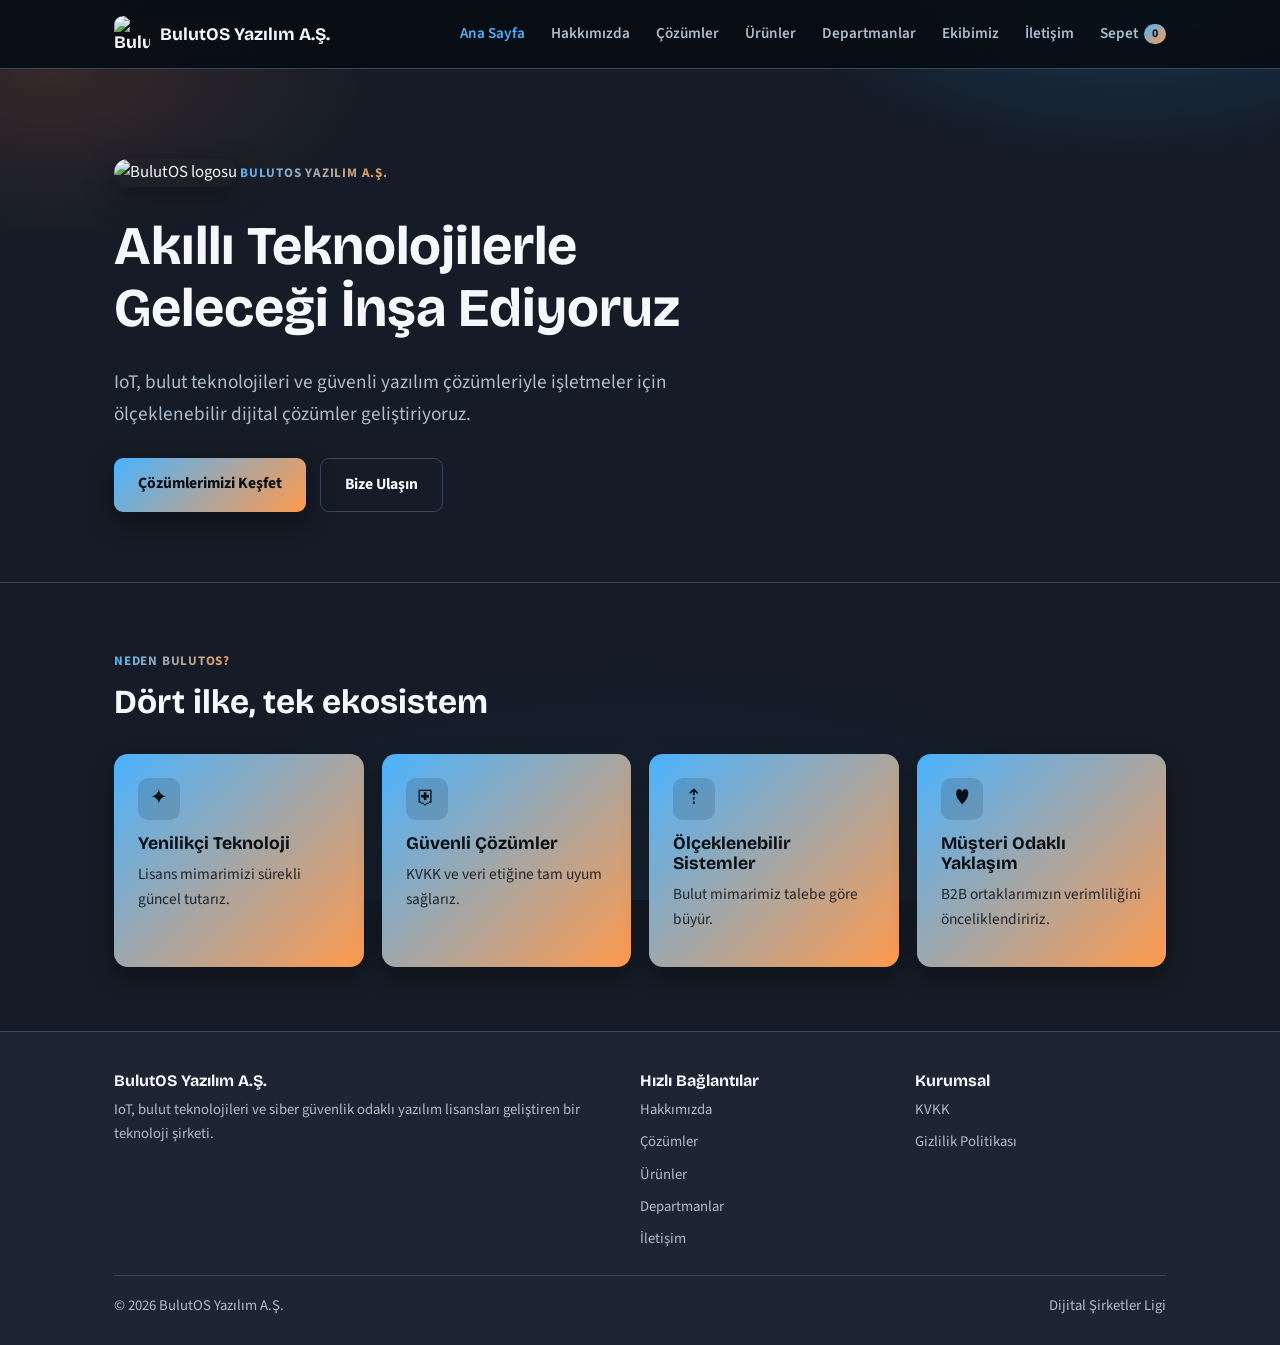
==== commit 1c2dedf8: "Iletisim bilgileri guncellendi" ====
--- a/index.html
+++ b/index.html
@@ -108,4 +108,4 @@
 </footer>
 <script src="script.js"></script>
 </body>
-</html>
+</html>
--- a/style.css
+++ b/style.css
@@ -193,3 +193,25 @@
   .line-total{text-align:left}
   .order-meta{grid-template-columns:1fr}
 }
+
+/* ---------- Gradyan kartlar (buton tasarımıyla aynı: mavi → turuncu) ---------- */
+.card,
+.why .grid-4 .card{
+  background:var(--grad);
+  border:0;
+  color:#0a0e15;
+  box-shadow:0 10px 26px rgba(0,0,0,.35);
+}
+.card:hover{box-shadow:0 14px 34px rgba(74,179,255,.38)}
+.card h2,.card h3{color:#0a0e15}
+.card p,.team-card .roles{color:rgba(10,14,21,.85)}
+.card a,.card .more{color:#0a0e15;text-decoration:underline}
+.card .icon{background:rgba(10,14,21,.14);color:#0a0e15}
+.card .tag,.card .count{background:rgba(10,14,21,.16);color:#0a0e15}
+.card .price{border-top-color:rgba(10,14,21,.28);color:#0a0e15}
+.card .price span{color:rgba(10,14,21,.78)}
+.card .avatar{background:#0a0e15;color:#fff}
+.team-card .roles li::before{color:#0a0e15}
+.card .btn-primary{background:#0a0e15;color:#fff;box-shadow:none}
+.card .btn-primary:hover{filter:none;background:#1b2635}
+.legal-note{font-size:.9rem;margin-top:24px}
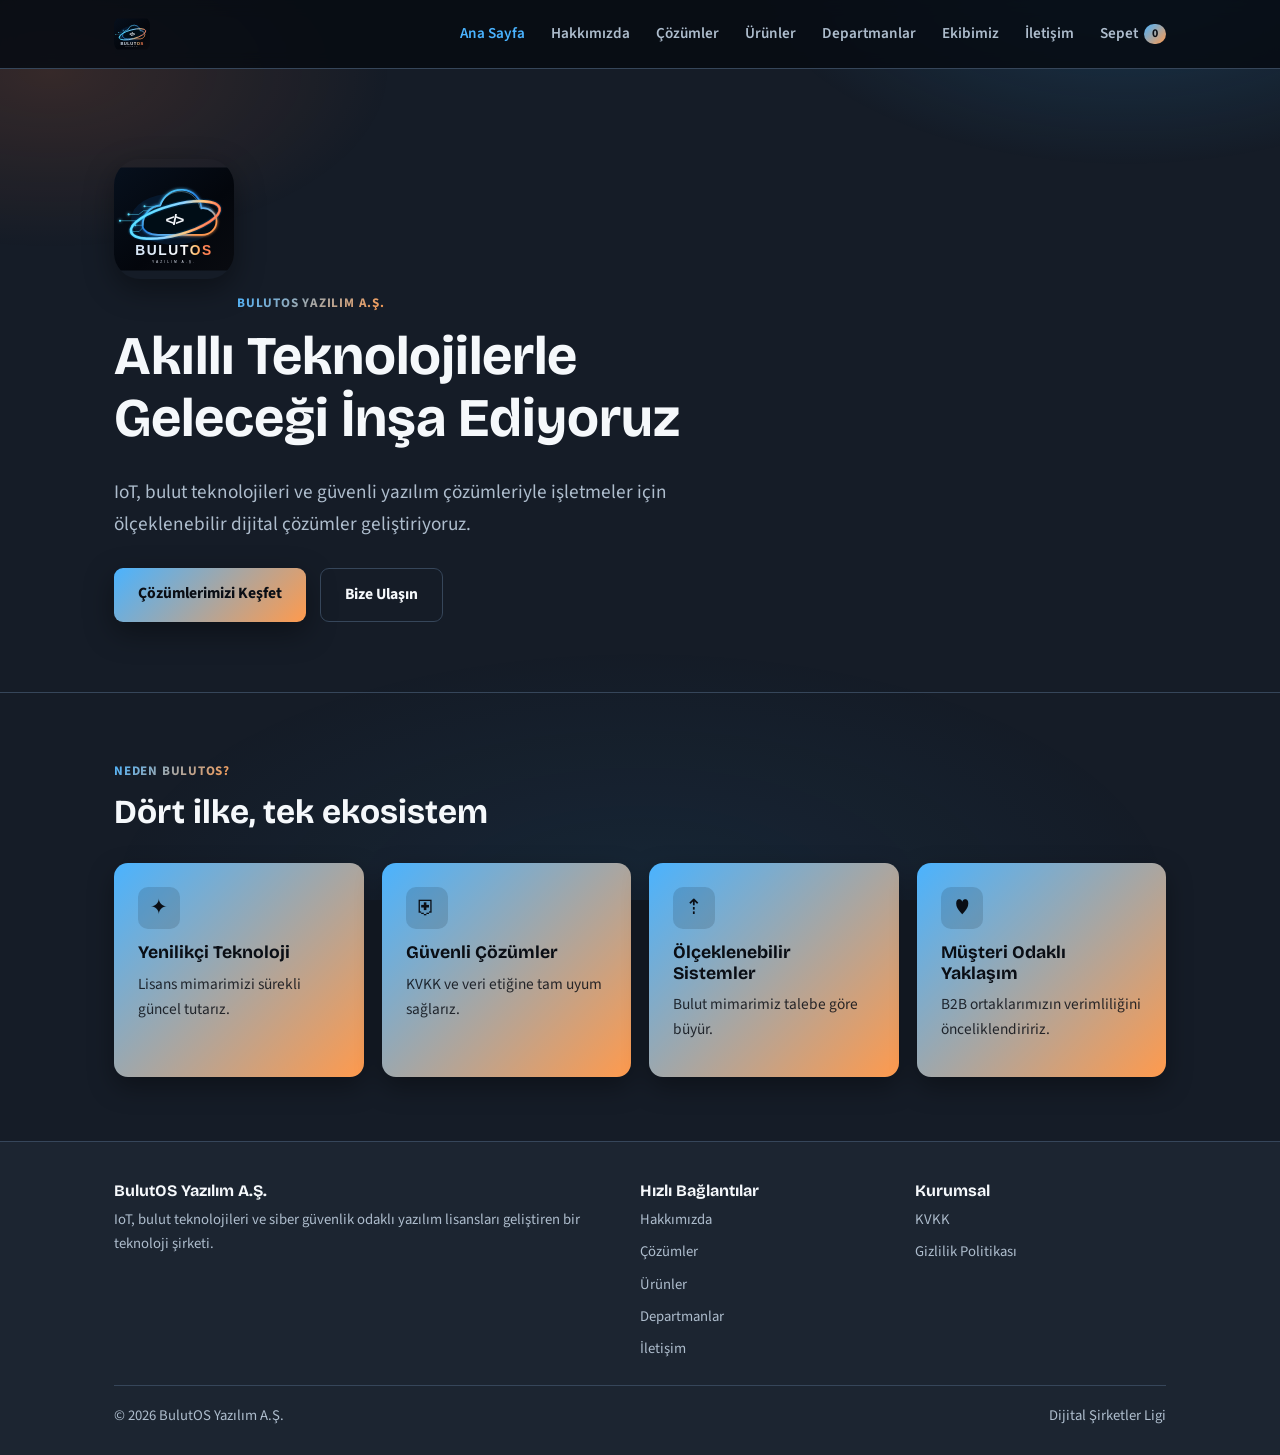
==== commit 5d70e3a5: "Update index.html" ====
--- a/index.html
+++ b/index.html
@@ -5,7 +5,7 @@
 <meta name="viewport" content="width=device-width, initial-scale=1">
 <title>BulutOS Yazılım A.Ş. — Ana Sayfa</title>
 <meta name="description" content="BulutOS Yazılım A.Ş. — IoT, bulut teknolojileri ve siber güvenlik odaklı yazılım çözümleri.">
-<link rel="icon" href="logo.png">
+<link rel="icon" href="brand-logo.svg">
 <link rel="preconnect" href="https://fonts.googleapis.com">
 <link rel="preconnect" href="https://fonts.gstatic.com" crossorigin>
 <link href="https://fonts.googleapis.com/css2?family=Bricolage+Grotesque:wght@600;700&family=Source+Sans+3:wght@400;600&display=swap" rel="stylesheet">
@@ -14,7 +14,7 @@
 <body>
 <header>
   <div class="wrap">
-    <a class="logo" href="index.html"><img src="logo.png" alt="BulutOS logosu">BulutOS Yazılım A.Ş.</a>
+    <a class="logo" href="index.html"><img src="brand-logo.svg" alt="BulutOS logosu">
     <nav class="main" id="mainNav" aria-label="Ana menü">
       <a href="index.html" class="active">Ana Sayfa</a>
       <a href="hakkimizda.html">Hakkımızda</a>
@@ -34,7 +34,7 @@
 <main>
   <section class="hero">
     <div class="wrap">
-      <img class="hero-logo" src="logo.png" alt="BulutOS logosu">
+      <img class="hero-logo" src="brand-logo.svg" alt="BulutOS logosu">
       <p class="eyebrow">BulutOS Yazılım A.Ş.</p>
       <h1>Akıllı Teknolojilerle Geleceği İnşa Ediyoruz</h1>
       <p class="lead">IoT, bulut teknolojileri ve güvenli yazılım çözümleriyle işletmeler için ölçeklenebilir dijital çözümler geliştiriyoruz.</p>
@@ -108,4 +108,4 @@
 </footer>
 <script src="script.js"></script>
 </body>
-</html>+</html>
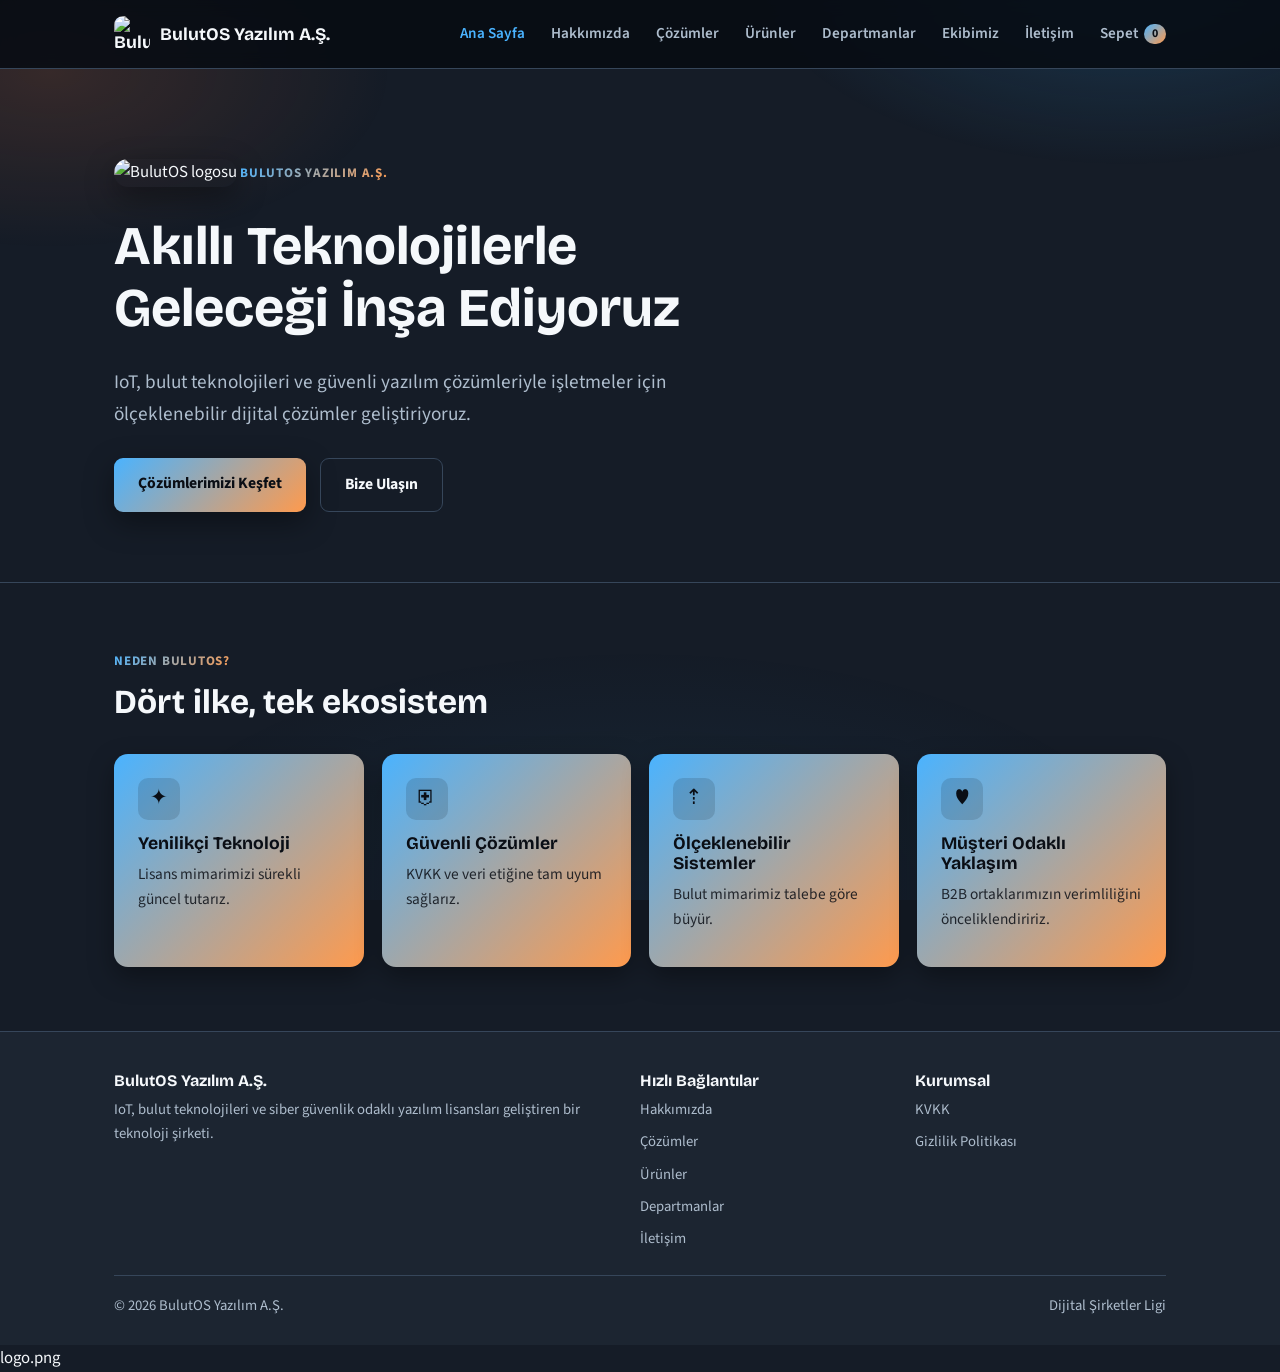
==== commit 4f85eeae: "Update index.html" ====
--- a/index.html
+++ b/index.html
@@ -5,7 +5,7 @@
 <meta name="viewport" content="width=device-width, initial-scale=1">
 <title>BulutOS Yazılım A.Ş. — Ana Sayfa</title>
 <meta name="description" content="BulutOS Yazılım A.Ş. — IoT, bulut teknolojileri ve siber güvenlik odaklı yazılım çözümleri.">
-<link rel="icon" href="brand-logo.svg">
+<link rel="icon" href="logo.png">
 <link rel="preconnect" href="https://fonts.googleapis.com">
 <link rel="preconnect" href="https://fonts.gstatic.com" crossorigin>
 <link href="https://fonts.googleapis.com/css2?family=Bricolage+Grotesque:wght@600;700&family=Source+Sans+3:wght@400;600&display=swap" rel="stylesheet">
@@ -14,7 +14,7 @@
 <body>
 <header>
   <div class="wrap">
-    <a class="logo" href="index.html"><img src="brand-logo.svg" alt="BulutOS logosu">
+    <a class="logo" href="index.html"><img src="logo.png" alt="BulutOS logosu">BulutOS Yazılım A.Ş.</a>
     <nav class="main" id="mainNav" aria-label="Ana menü">
       <a href="index.html" class="active">Ana Sayfa</a>
       <a href="hakkimizda.html">Hakkımızda</a>
@@ -34,7 +34,7 @@
 <main>
   <section class="hero">
     <div class="wrap">
-      <img class="hero-logo" src="brand-logo.svg" alt="BulutOS logosu">
+      <img class="hero-logo" src="logo.png" alt="BulutOS logosu">
       <p class="eyebrow">BulutOS Yazılım A.Ş.</p>
       <h1>Akıllı Teknolojilerle Geleceği İnşa Ediyoruz</h1>
       <p class="lead">IoT, bulut teknolojileri ve güvenli yazılım çözümleriyle işletmeler için ölçeklenebilir dijital çözümler geliştiriyoruz.</p>
@@ -108,4 +108,4 @@
 </footer>
 <script src="script.js"></script>
 </body>
-</html>
+</html> logo.png
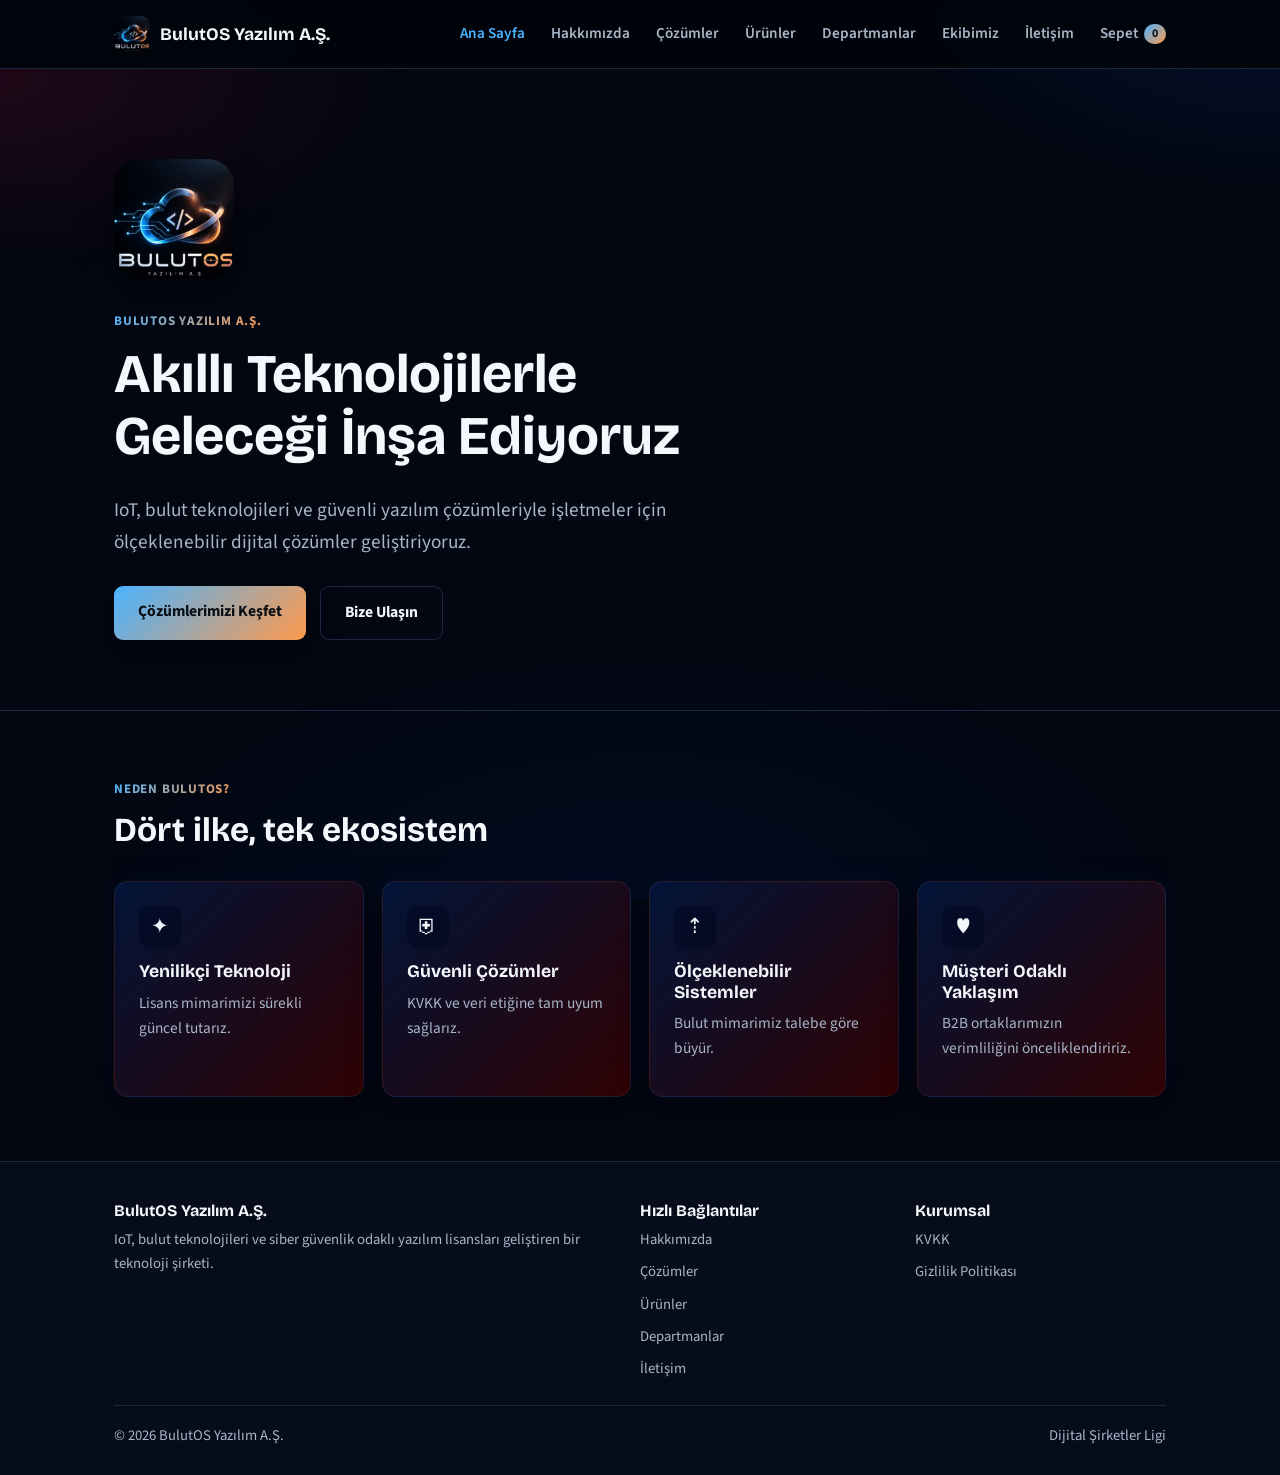
==== commit 1f00caa7: "Arka plan ve kartlar yeni tasarima gecirildi, logo CSS'e gomuldu" ====
--- a/index.html
+++ b/index.html
@@ -14,7 +14,7 @@
 <body>
 <header>
   <div class="wrap">
-    <a class="logo" href="index.html"><img src="logo.png" alt="BulutOS logosu">BulutOS Yazılım A.Ş.</a>
+    <a class="logo" href="index.html"><span class="logo-mark logo-bg" role="img" aria-label="BulutOS logosu"></span>BulutOS Yazılım A.Ş.</a>
     <nav class="main" id="mainNav" aria-label="Ana menü">
       <a href="index.html" class="active">Ana Sayfa</a>
       <a href="hakkimizda.html">Hakkımızda</a>
@@ -34,7 +34,7 @@
 <main>
   <section class="hero">
     <div class="wrap">
-      <img class="hero-logo" src="logo.png" alt="BulutOS logosu">
+      <div class="hero-logo logo-bg" role="img" aria-label="BulutOS logosu"></div>
       <p class="eyebrow">BulutOS Yazılım A.Ş.</p>
       <h1>Akıllı Teknolojilerle Geleceği İnşa Ediyoruz</h1>
       <p class="lead">IoT, bulut teknolojileri ve güvenli yazılım çözümleriyle işletmeler için ölçeklenebilir dijital çözümler geliştiriyoruz.</p>
@@ -108,4 +108,4 @@
 </footer>
 <script src="script.js"></script>
 </body>
-</html> logo.png
+</html>
--- a/style.css
+++ b/style.css
@@ -1,11 +1,11 @@
 :root{
-  --bg:#151c27; --bg-soft:#1c2531; --card:#212b39; --line:#36465a;
-  --ink:#f5f8fb; --muted:#aebdcd;
+  --bg:#030712; --bg-soft:#060c1a; --card:#07101f; --line:#1c2842;
+  --ink:#f4f7fb; --muted:#a8b6c8;
   --blue:#4ab3ff; --orange:#ff9a4d;
   --grad:linear-gradient(135deg,var(--blue),var(--orange));
   --head:"Bricolage Grotesque","Trebuchet MS",sans-serif;
   --body:"Source Sans 3","Segoe UI",Arial,sans-serif;
-  --shadow:0 10px 30px rgba(0,0,0,.4);
+  --shadow:0 12px 32px rgba(0,0,0,.55);
 }
 *{box-sizing:border-box}
 html{scroll-behavior:smooth}
@@ -19,13 +19,13 @@
 body::before{
   content:"";position:fixed;inset:0;z-index:-1;
   background:
-    radial-gradient(42% 32% at 88% -4%, rgba(47,159,232,.22), transparent 70%),
-    radial-gradient(38% 28% at 4% 8%, rgba(255,122,60,.14), transparent 70%),
-    radial-gradient(60% 40% at 50% 100%, rgba(47,159,232,.08), transparent 70%);
+    radial-gradient(46% 30% at 0% 9%, rgba(95,10,35,.30), transparent 70%),
+    radial-gradient(42% 30% at 100% 0%, rgba(10,45,130,.26), transparent 70%),
+    radial-gradient(60% 40% at 50% 100%, rgba(10,45,130,.12), transparent 70%);
 }
 
 /* header */
-header{position:sticky;top:0;background:rgba(7,11,18,.85);backdrop-filter:blur(8px);border-bottom:1px solid var(--line);z-index:20}
+header{position:sticky;top:0;background:rgba(0,5,11,.9);backdrop-filter:blur(8px);border-bottom:1px solid var(--line);z-index:20}
 header .wrap{display:flex;align-items:center;justify-content:space-between;min-height:68px}
 .logo{display:flex;align-items:center;gap:10px;text-decoration:none;color:var(--ink);font:700 1.1rem var(--head)}
 .logo img{width:36px;height:36px;border-radius:9px;display:block}
@@ -68,14 +68,13 @@
 .grid-3{grid-template-columns:repeat(3,1fr)}
 .grid-4{grid-template-columns:repeat(4,1fr)}
 .card{
-  position:relative;background:linear-gradient(var(--card),var(--card)) padding-box,
-    linear-gradient(135deg, rgba(74,179,255,.85), rgba(255,154,77,.7)) border-box;
-  border:1.5px solid transparent;border-radius:14px;padding:24px;
-  box-shadow:var(--shadow), 0 0 26px rgba(74,179,255,.1);
+  position:relative;background:linear-gradient(135deg,#021438 0%,#180b1d 50%,#300204 100%);
+  border:1px solid rgba(255,255,255,.07);border-radius:14px;padding:24px;
+  box-shadow:var(--shadow), 0 0 30px rgba(20,70,180,.10);
   transition:transform .15s,box-shadow .15s;display:flex;flex-direction:column;height:100%
 }
-.card:hover{transform:translateY(-3px);box-shadow:var(--shadow), 0 0 32px rgba(74,179,255,.3)}
-.icon{width:42px;height:42px;border-radius:10px;background:rgba(47,159,232,.14);color:var(--blue);display:flex;align-items:center;justify-content:center;font-size:1.3rem;margin-bottom:14px;flex:none}
+.card:hover{transform:translateY(-3px);box-shadow:var(--shadow), 0 0 34px rgba(74,179,255,.22)}
+.icon{width:42px;height:42px;border-radius:10px;background:rgba(3,10,35,.75);color:var(--ink);display:flex;align-items:center;justify-content:center;font-size:1.3rem;margin-bottom:14px;flex:none}
 .card h3{margin-bottom:8px}
 .card p{font-size:.96rem;color:var(--muted);margin-bottom:10px;flex:1}
 .card .more,.card .tag{margin-top:auto}
@@ -101,8 +100,6 @@
 .team-placeholder{background:var(--card);border:1px dashed var(--line);border-radius:14px;padding:34px;text-align:center;color:var(--muted);margin-top:28px}
 
 /* why us (home) */
-.why .grid-4 .card{background:linear-gradient(rgba(255,255,255,.04),rgba(255,255,255,.04)) padding-box,
-  linear-gradient(135deg, rgba(74,179,255,.85), rgba(255,154,77,.7)) border-box}
 
 /* contact boxes get the same glowing frame as cards */
 .contact-info,form.contact,.panel{
@@ -194,24 +191,8 @@
   .order-meta{grid-template-columns:1fr}
 }
 
-/* ---------- Gradyan kartlar (buton tasarımıyla aynı: mavi → turuncu) ---------- */
-.card,
-.why .grid-4 .card{
-  background:var(--grad);
-  border:0;
-  color:#0a0e15;
-  box-shadow:0 10px 26px rgba(0,0,0,.35);
-}
-.card:hover{box-shadow:0 14px 34px rgba(74,179,255,.38)}
-.card h2,.card h3{color:#0a0e15}
-.card p,.team-card .roles{color:rgba(10,14,21,.85)}
-.card a,.card .more{color:#0a0e15;text-decoration:underline}
-.card .icon{background:rgba(10,14,21,.14);color:#0a0e15}
-.card .tag,.card .count{background:rgba(10,14,21,.16);color:#0a0e15}
-.card .price{border-top-color:rgba(10,14,21,.28);color:#0a0e15}
-.card .price span{color:rgba(10,14,21,.78)}
-.card .avatar{background:#0a0e15;color:#fff}
-.team-card .roles li::before{color:#0a0e15}
-.card .btn-primary{background:#0a0e15;color:#fff;box-shadow:none}
-.card .btn-primary:hover{filter:none;background:#1b2635}
-.legal-note{font-size:.9rem;margin-top:24px}+.legal-note{font-size:.9rem;margin-top:24px}
+
+/* ---------- Logo (resim CSS içine gömülü, ayrı dosyaya bağımlı değil) ---------- */
+.logo-mark{display:block;flex:none;width:36px;height:36px;border-radius:9px}
+.logo-bg{background:url("[data-uri]") center/cover no-repeat}
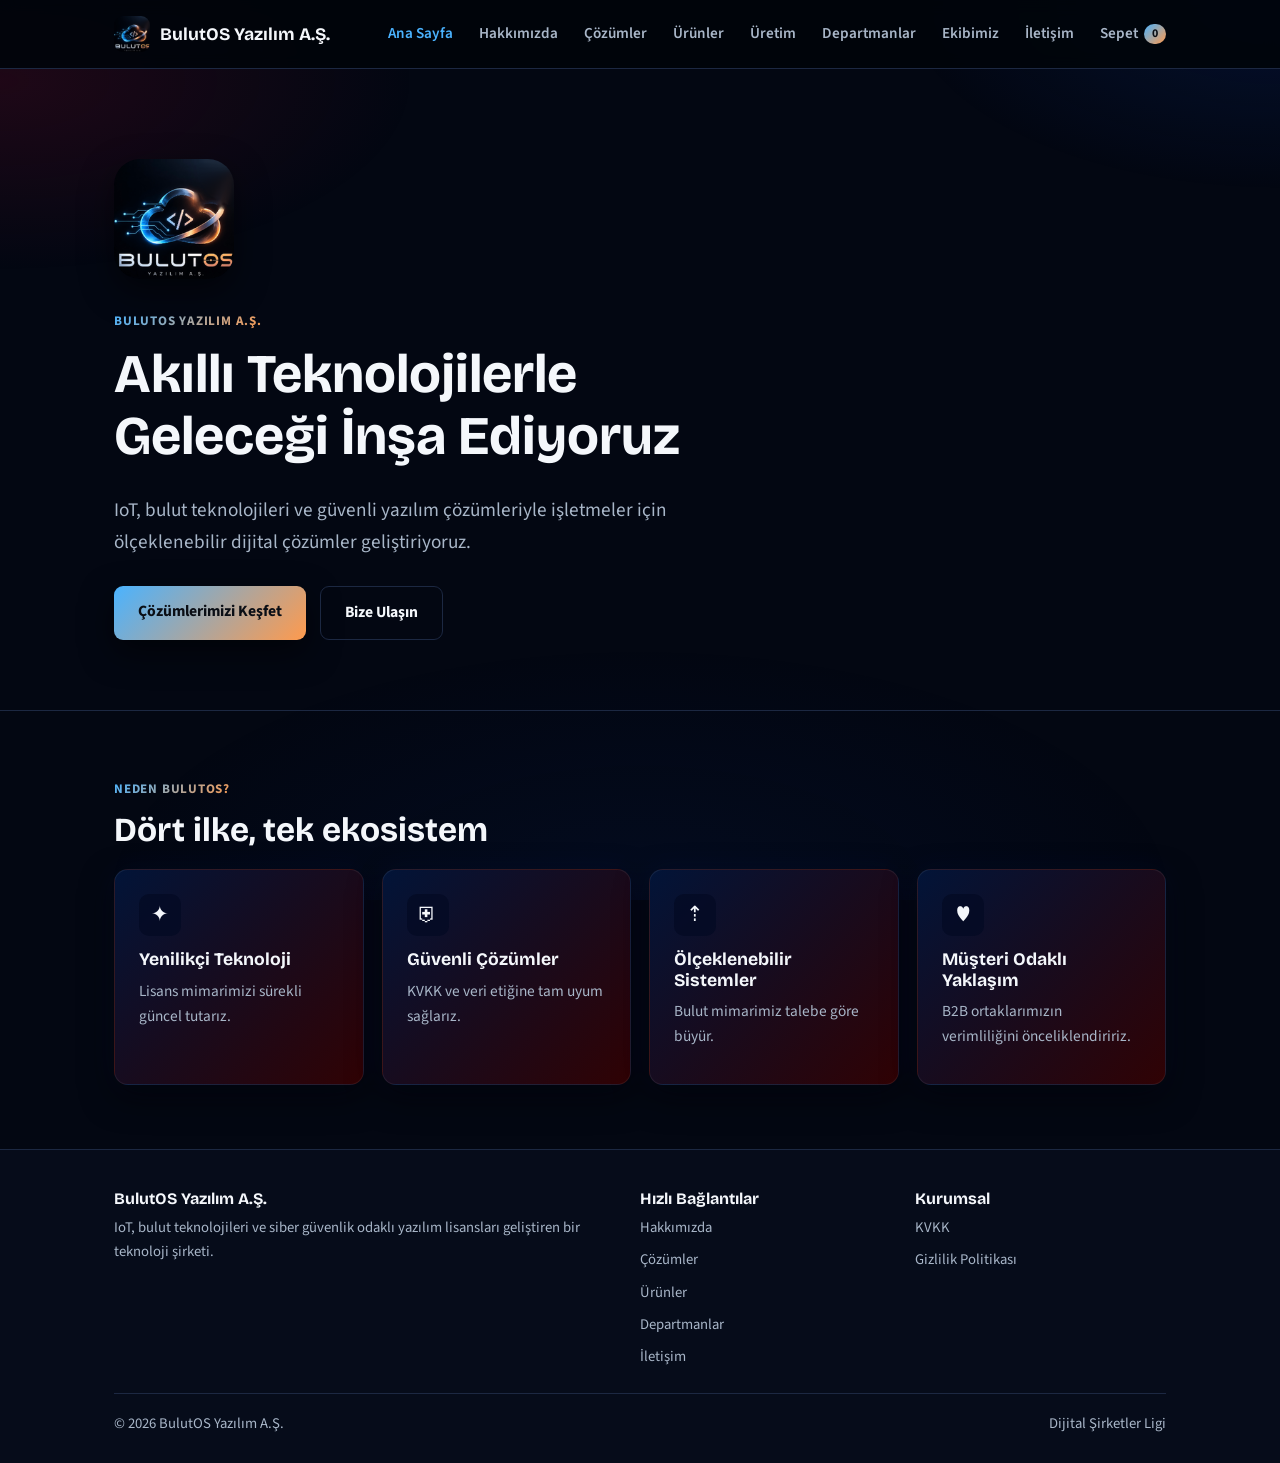
==== commit 30486d9a: "Sekme simgesi sayfalara gomuldu" ====
--- a/index.html
+++ b/index.html
@@ -5,7 +5,7 @@
 <meta name="viewport" content="width=device-width, initial-scale=1">
 <title>BulutOS Yazılım A.Ş. — Ana Sayfa</title>
 <meta name="description" content="BulutOS Yazılım A.Ş. — IoT, bulut teknolojileri ve siber güvenlik odaklı yazılım çözümleri.">
-<link rel="icon" href="logo.png">
+<link rel="icon" type="image/png" sizes="64x64" href="[data-uri]">
 <link rel="preconnect" href="https://fonts.googleapis.com">
 <link rel="preconnect" href="https://fonts.gstatic.com" crossorigin>
 <link href="https://fonts.googleapis.com/css2?family=Bricolage+Grotesque:wght@600;700&family=Source+Sans+3:wght@400;600&display=swap" rel="stylesheet">
@@ -20,6 +20,7 @@
       <a href="hakkimizda.html">Hakkımızda</a>
       <a href="cozumler.html">Çözümler</a>
       <a href="urunler.html">Ürünler</a>
+      <a href="uretim.html">Üretim</a>
       <a href="departmanlar.html">Departmanlar</a>
       <a href="ekip.html">Ekibimiz</a>
       <a href="iletisim.html">İletişim</a>
--- a/style.css
+++ b/style.css
@@ -195,4 +195,37 @@
 
 /* ---------- Logo (resim CSS içine gömülü, ayrı dosyaya bağımlı değil) ---------- */
 .logo-mark{display:block;flex:none;width:36px;height:36px;border-radius:9px}
-.logo-bg{background:url("[data-uri]") center/cover no-repeat}+.logo-bg{background:url("[data-uri]") center/cover no-repeat}
+
+/* ---------- Üretim sayfası ---------- */
+.card.own{border-color:var(--orange);box-shadow:var(--shadow), 0 0 30px rgba(255,154,77,.18)}
+.card .src{margin-top:auto;padding-top:10px;font-size:.85rem;color:var(--muted)}
+.card.own .src{color:var(--ink)}
+section h2 + .grid, section h2 + .table-scroll{margin-top:20px}
+.table-scroll{overflow-x:auto;margin-top:22px;border:1px solid var(--line);border-radius:14px}
+table{width:100%;border-collapse:collapse;min-width:560px}
+th,td{text-align:left;padding:14px 16px;border-bottom:1px solid var(--line)}
+th{font-family:var(--head);font-size:.9rem;color:var(--muted);background:rgba(255,255,255,.03)}
+tbody tr:last-child td{border-bottom:0}
+td:first-child{font-weight:600}
+td:not(:first-child){white-space:nowrap}
+.note{font-size:.9rem;color:var(--muted);margin-top:14px}
+
+tr.rec td{background:rgba(74,179,255,.08)}
+/* telefonda tablo: yana kaydırma yerine her satır bir kart */
+@media(max-width:700px){
+  .table-scroll{border:0;overflow:visible;border-radius:0}
+  table{min-width:0;border-collapse:separate}
+  table,tbody,tr,td{display:block;width:100%}
+  thead{position:absolute;left:-9999px;top:-9999px}
+  tr{border:1px solid var(--line);border-radius:14px;margin-bottom:14px;overflow:hidden;background:rgba(255,255,255,.02)}
+  td,td:not(:first-child){display:flex;justify-content:space-between;gap:16px;white-space:normal;text-align:right;padding:12px 16px}
+  td::before{content:attr(data-label);color:var(--muted);font-weight:400;text-align:left}
+  td:first-child{font-size:1.05rem;background:rgba(255,255,255,.05);text-align:left}
+  td:first-child::before{content:none}
+  tbody tr:last-child td{border-bottom:1px solid var(--line)}
+  tr td:last-child{border-bottom:0 !important}
+}
+
+.card .code{font-family:var(--head);font-size:.8rem;font-weight:700;letter-spacing:.06em;color:var(--muted);margin-bottom:8px}
+.card .code + .tag{align-self:flex-start}
